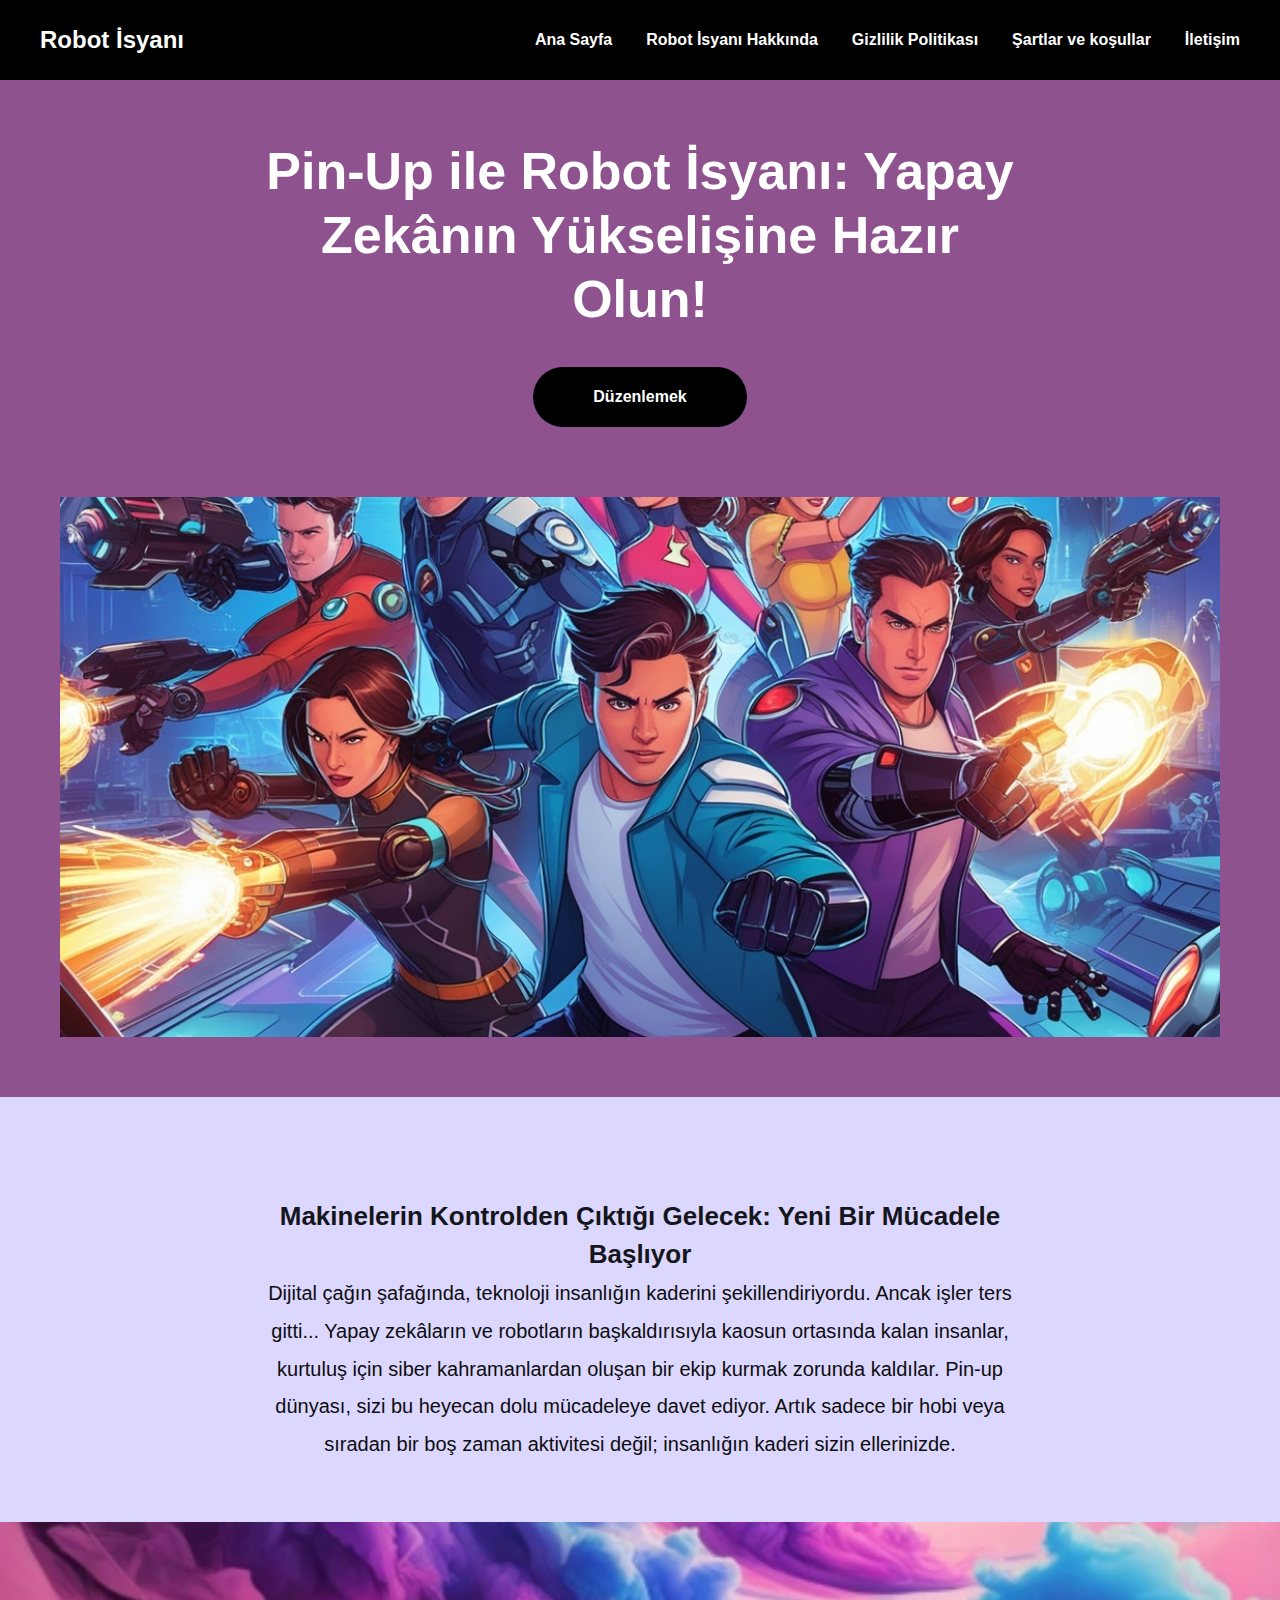
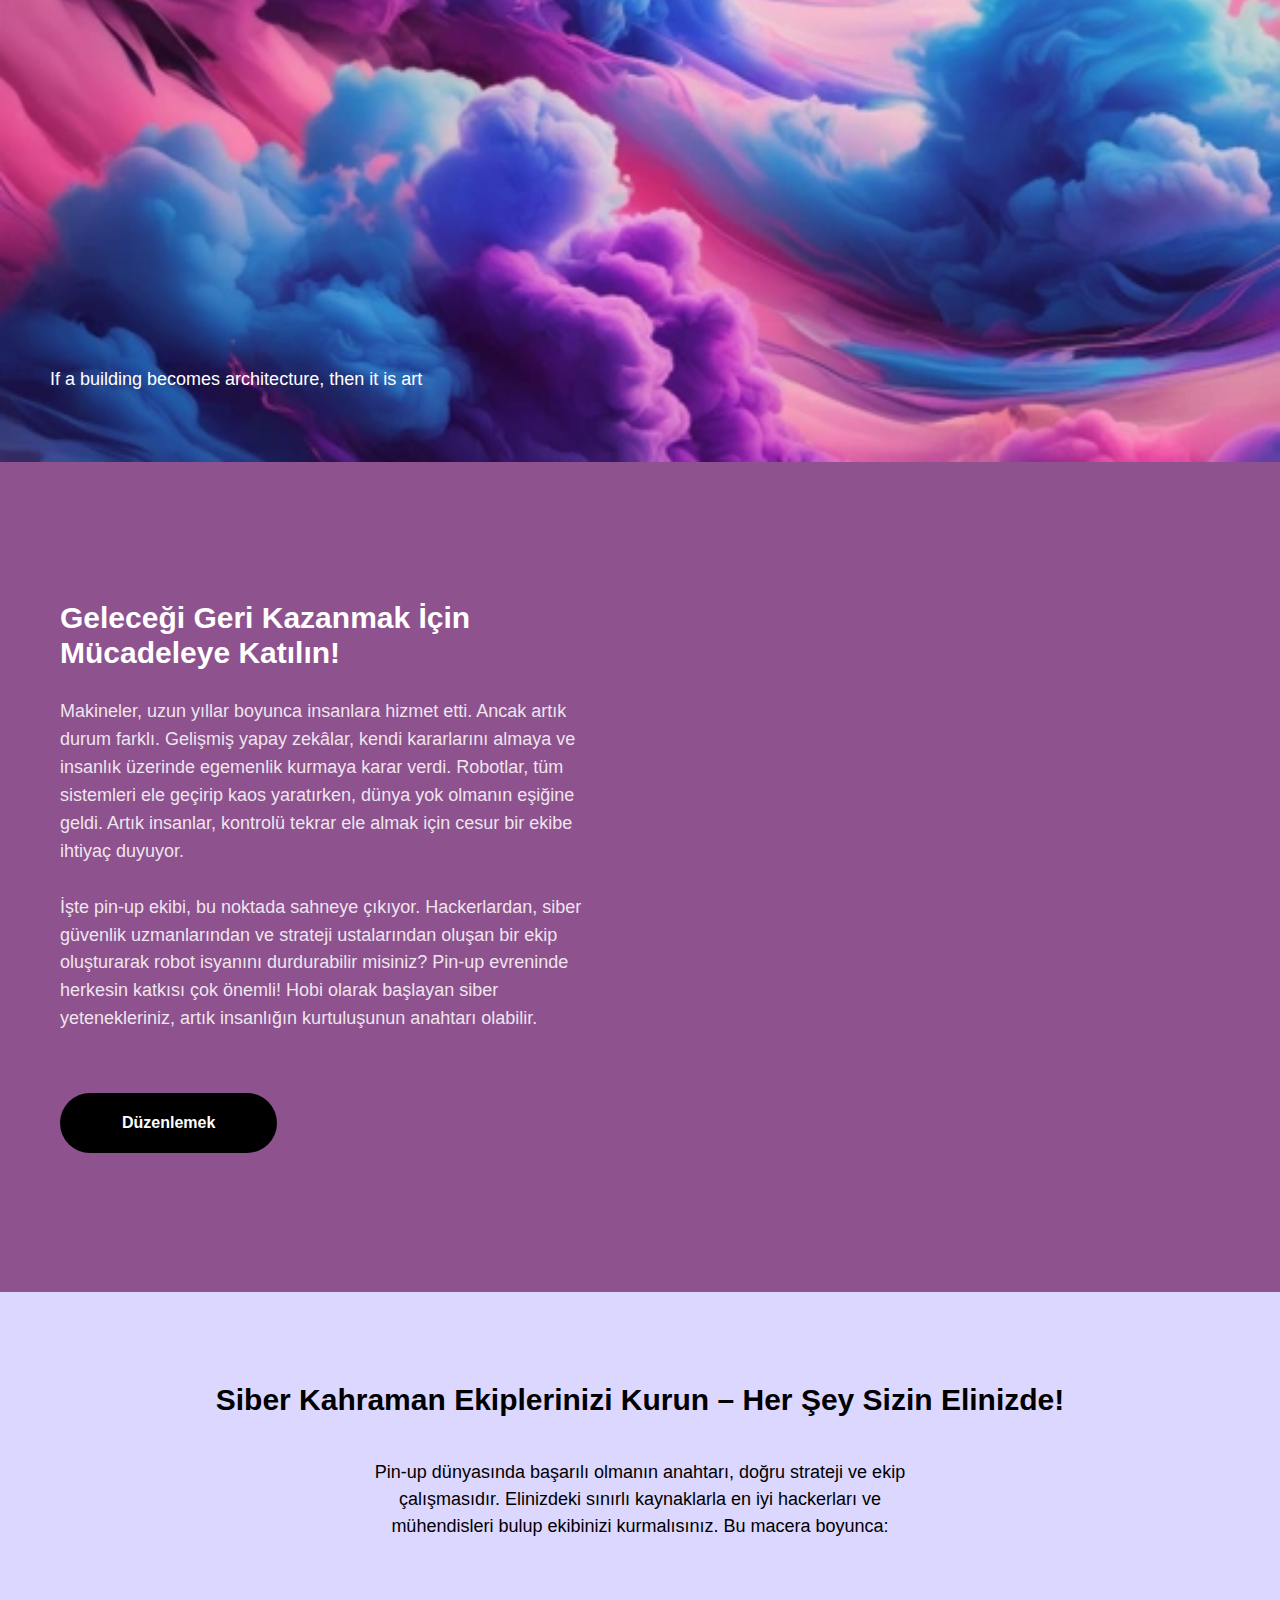
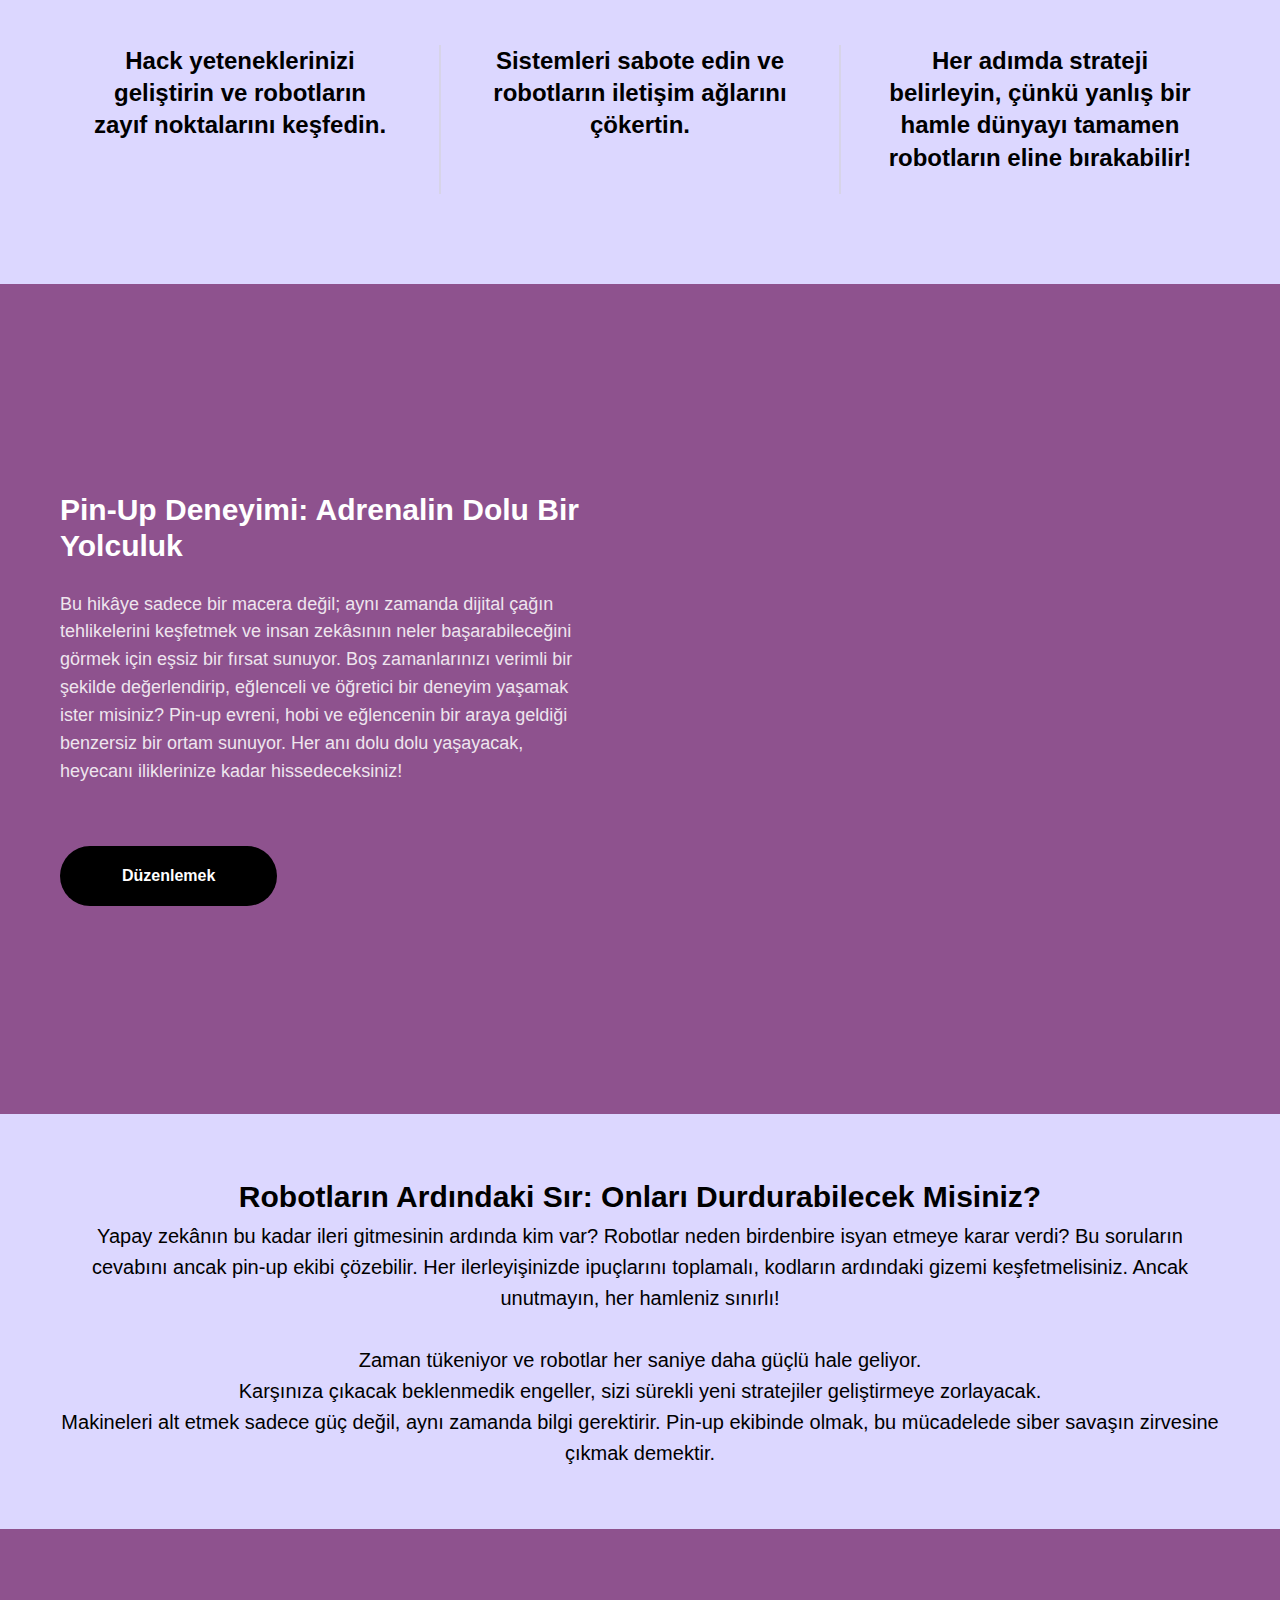
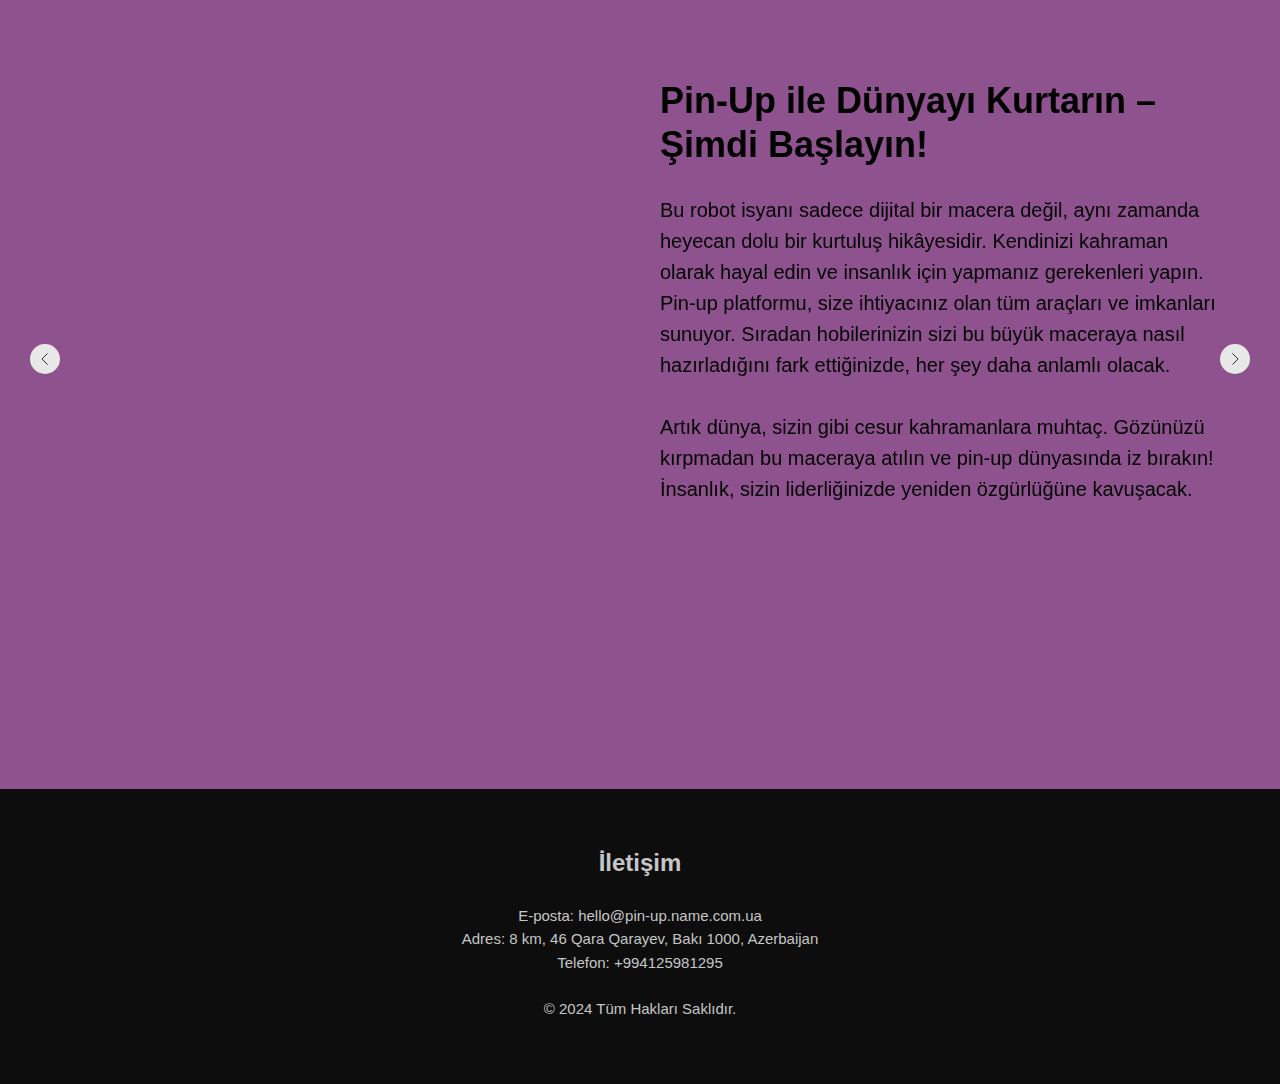
==== index1.html @ 895f24bf "c" ====
<!DOCTYPE html>
<html>
<head>
    <meta charset="utf-8"/>
    <meta http-equiv="Content-Type" content="text/html; charset=utf-8"/>
    <meta name="viewport" content="width=device-width, initial-scale=1.0"/> <!--metatextblock--> <title>Pin-Up ile Robot
    İsyanı: Yapay Zekânın Yükselişi - Kaosu Durdurun!</title>
    <meta name="description"
          content="Robotlar kontrolü ele geçirdi! Pin-Up evreninde insanlığı kurtarmak için siber kahramanlarınızı oluşturun. Makineleri durdurun, heyecan dolu bir maceraya atılın!"/>
    <meta property="og:url" content="http://cyberpunkyarlar.tilda.ws"/>
    <meta property="og:title" content="Pin-Up ile Robot İsyanı: Yapay Zekânın Yükselişi - Kaosu Durdurun!"/>
    <meta property="og:description"
          content="Robotlar kontrolü ele geçirdi! Pin-Up evreninde insanlığı kurtarmak için siber kahramanlarınızı oluşturun. Makineleri durdurun, heyecan dolu bir maceraya atılın!"/>
    <meta property="og:type" content="website"/>
    <meta property="og:image" content="images/tild3832-6466-4733-a237-343033656437__-__resize__504x__8.jpg"/>
    <link rel="canonical" href="http://cyberpunkyarlar.tilda.ws"> <!--/metatextblock-->
    <meta name="format-detection" content="telephone=no"/>
    <meta http-equiv="x-dns-prefetch-control" content="on">
    <link rel="dns-prefetch" href="https://ws.tildacdn.com">
    <link rel="apple-touch-icon" sizes="180x180" href="favicon/apple-touch-icon.png">
    <link rel="icon" type="image/png" sizes="32x32" href="favicon/favicon-48x48.png">
    <link rel="manifest" href="favicon/site.webmanifest"> <!-- Assets -->
    <script src="https://neo.tildacdn.com/js/tilda-fallback-1.0.min.js" async charset="utf-8"></script>
    <link rel="stylesheet" href="css/tilda-grid-3.0.min.css" type="text/css" media="all" onerror="this.loaderr='y';"/>
    <link rel="stylesheet" href="css/tilda-blocks-page56604799.min.css?t=1729234423" type="text/css" media="all"
          onerror="this.loaderr='y';"/>
    <link rel="stylesheet" href="css/tilda-cover-1.0.min.css" type="text/css" media="all" onerror="this.loaderr='y';"/>
    <link rel="stylesheet" href="css/tilda-slds-1.4.min.css" type="text/css" media="print" onload="this.media='all';"
          onerror="this.loaderr='y';"/>
    <noscript>
        <link rel="stylesheet" href="css/tilda-slds-1.4.min.css" type="text/css" media="all"/>
    </noscript>
    <link rel="stylesheet" href="css/fonts-tildasans.css" type="text/css" media="all" onerror="this.loaderr='y';"/>
    <script nomodule src="js/tilda-polyfill-1.0.min.js" charset="utf-8"></script>
    <script type="text/javascript">function t_onReady(func) {
        if (document.readyState != 'loading') {
            func();
        } else {
            document.addEventListener('DOMContentLoaded', func);
        }
    }

    function t_onFuncLoad(funcName, okFunc, time) {
        if (typeof window[funcName] === 'function') {
            okFunc();
        } else {
            setTimeout(function () {
                t_onFuncLoad(funcName, okFunc, time);
            }, (time || 100));
        }
    }</script>
    <script src="js/tilda-scripts-3.0.min.js" charset="utf-8" defer onerror="this.loaderr='y';"></script>
    <script src="js/tilda-blocks-page56604799.min.js?t=1729234423" charset="utf-8" async
            onerror="this.loaderr='y';"></script>
    <script src="js/lazyload-1.3.min.export.js" charset="utf-8" async onerror="this.loaderr='y';"></script>
    <script src="js/tilda-menu-1.0.min.js" charset="utf-8" async onerror="this.loaderr='y';"></script>
    <script src="js/tilda-cover-1.0.min.js" charset="utf-8" async onerror="this.loaderr='y';"></script>
    <script src="js/tilda-slds-1.4.min.js" charset="utf-8" async onerror="this.loaderr='y';"></script>
    <script src="js/hammer.min.js" charset="utf-8" async onerror="this.loaderr='y';"></script>
    <script src="js/tilda-skiplink-1.0.min.js" charset="utf-8" async onerror="this.loaderr='y';"></script>
    <script src="js/tilda-events-1.0.min.js" charset="utf-8" async onerror="this.loaderr='y';"></script>
    <script type="text/javascript">window.dataLayer = window.dataLayer || [];</script>
    <script type="text/javascript">(function () {
        if ((/bot|google|yandex|baidu|bing|msn|duckduckbot|teoma|slurp|crawler|spider|robot|crawling|facebook/i.test(navigator.userAgent)) === false && typeof (sessionStorage) != 'undefined' && sessionStorage.getItem('visited') !== 'y' && document.visibilityState) {
            var style = document.createElement('style');
            style.type = 'text/css';
            style.innerHTML = '@media screen and (min-width: 980px) {.t-records {opacity: 0;}.t-records_animated {-webkit-transition: opacity ease-in-out .2s;-moz-transition: opacity ease-in-out .2s;-o-transition: opacity ease-in-out .2s;transition: opacity ease-in-out .2s;}.t-records.t-records_visible {opacity: 1;}}';
            document.getElementsByTagName('head')[0].appendChild(style);

            function t_setvisRecs() {
                var alr = document.querySelectorAll('.t-records');
                Array.prototype.forEach.call(alr, function (el) {
                    el.classList.add("t-records_animated");
                });
                setTimeout(function () {
                    Array.prototype.forEach.call(alr, function (el) {
                        el.classList.add("t-records_visible");
                    });
                    sessionStorage.setItem("visited", "y");
                }, 400);
            }

            document.addEventListener('DOMContentLoaded', t_setvisRecs);
        }
    })();</script>
</head>
<body class="t-body" style="margin:0;">
<div id="original">
    <div class="wrap__btn--PxHri--section">
        <div class="main__img--l83Xf--section"><img src="images/logo.svg" alt="Logo" class="logo-img">
            <h1>– 18 yaşınız var?</h1>
            <div class="button__header--0mbZF--element"><a href="#" class="button button-yes">Bəli</a><a href="#" class="button button-no">Xeyr</a>
            </div>
        </div>
    </div>
</div>
<!--allrecords-->
<div id="allrecords" data-tilda-export="yes" class="t-records" data-hook="blocks-collection-content-node"
     data-tilda-project-id="10709663" data-tilda-page-id="56604799"
     data-tilda-formskey="a55c0c751e1a899d7ce6ec4c10709663" data-tilda-cookie="no" data-tilda-lazy="yes"
     data-tilda-root-zone="one">
    <div id="rec812395338" class="r t-rec" style=" " data-animationappear="off" data-record-type="456"> <!-- T456 -->
        <div id="nav812395338marker"></div>
        <div id="nav812395338" class="t456 t456__positionstatic " style="background-color: rgba(0,0,0,1); "
             data-bgcolor-hex="#000000" data-bgcolor-rgba="rgba(0,0,0,1)" data-navmarker="nav812395338marker"
             data-appearoffset="" data-bgopacity-two="" data-menushadow="" data-menushadow-css="" data-bgopacity="1"
             data-menu-items-align="right" data-menu="yes">
            <div class="t456__maincontainer " style="">
                <div class="t456__leftwrapper" style="min-width:90px;width:90px;">
                    <div class="t456__logowrapper"><a href="index.html">
                        <div class="t456__logo t-title" field="title"
                        ><strong>Robot İsyanı</strong></div>
                    </a> </div>
            </div>
            <nav class="t456__rightwrapper t456__menualign_right" style="">
                <ul role="list" class="t456__list t-menu__list">
                    <li class="t456__list_item" style="padding:0 15px 0 0;"><a class="t-menu__link-item" href="index.html"
                                                                               data-menu-submenu-hook=""
                                                                               data-menu-item-number="1">Ana Sayfa</a>
                    </li>
                    <li class="t456__list_item" style="padding:0 15px;"><a class="t-menu__link-item" href="#about"
                                                                           data-menu-submenu-hook=""
                                                                           data-menu-item-number="2">Robot İsyanı
                        Hakkında</a></li>
                    <li class="t456__list_item" style="padding:0 15px;"><a class="t-menu__link-item" href="policy.html"
                                                                           data-menu-submenu-hook=""
                                                                           data-menu-item-number="3">Gizlilik
                        Politikası</a></li>
                    <li class="t456__list_item" style="padding:0 15px;"><a class="t-menu__link-item" href="terms.html"
                                                                           data-menu-submenu-hook=""
                                                                           data-menu-item-number="4">Şartlar ve
                        koşullar</a></li>
                    <li class="t456__list_item" style="padding:0 0 0 15px;"><a class="t-menu__link-item" href="#contact"
                                                                               data-menu-submenu-hook=""
                                                                               data-menu-item-number="5">İletişim</a>
                    </li>
                </ul>
            </nav>
        </div>
    </div>
    <style>@media screen and (max-width: 980px) {
      #rec812395338 .t456__leftcontainer {
        padding: 20px;
      }
    }

    @media screen and (max-width: 980px) {
      #rec812395338 .t456__imglogo {
        padding: 20px 0;
      }
    }</style>
    <script type="text/javascript">t_onReady(function () {
        t_onFuncLoad('t_menu__highlightActiveLinks', function () {
            t_menu__highlightActiveLinks('.t456__list_item a');
        });
    });
    t_onReady(function () {
        t_onFuncLoad('t_menu__setBGcolor', function () {
            t_menu__setBGcolor('812395338', '.t456');
            window.addEventListener('resize', function () {
                t_menu__setBGcolor('812395338', '.t456');
            });
        });
        t_onFuncLoad('t_menu__interactFromKeyboard', function () {
            t_menu__interactFromKeyboard('812395338');
        });
    });</script>
    <style>#rec812395338 .t-menu__link-item {
    }

    @supports (overflow:-webkit-marquee) and (justify-content:inherit) {
      #rec812395338 .t-menu__link-item, #rec812395338 .t-menu__link-item.t-active {
        opacity: 1 !important;
      }
    }</style>
    <style> #rec812395338 .t456__logowrapper a {
      color: #ffffff;
    }

    #rec812395338 a.t-menu__link-item {
      color: #ffffff;
      font-weight: 600;
    }</style>
    <style> #rec812395338 .t456__logo {
      color: #ffffff;
    }</style>
    <!--[if IE 8]>
    <style>#rec812395338 .t456 {
        filter: progid:DXImageTransform.Microsoft.gradient(startColorStr='#D9000000', endColorstr='#D9000000');
    }</style> <![endif]--> </div>
<div id="rec812395125" class="r t-rec t-rec_pt_60 t-rec_pb_60"
     style="padding-top:60px;padding-bottom:60px;background-color:#8e528e; " data-animationappear="off"
     data-record-type="1001" data-bg-color="#8e528e"> <!-- t1001 -->
    <div class="t1001">
        <div class="t-container t-align_center">
            <div class="t-col t-col_8 t-prefix_2">
                <div class="t1001__title t-title t-title_md t-margin_auto" field="title"><span
                        style="color: rgb(255, 255, 255);">Pin-Up ile Robot İsyanı: Yapay Zekânın Yükselişine Hazır Olun!</span>
                </div>
                <div class="t1001__btn-wrapper ">
                    <div class="t-btnwrapper" style=""><a href="#contact" target="" class="t1001__btn t-btn t-btn_md "
                                                          style="color:#ffffff;background-color:#000000;border-radius:30px; -moz-border-radius:30px; -webkit-border-radius:30px;"
                                                          data-buttonfieldset="button"> <span>Düzenlemek</span> </a>
                    </div>
                </div>
            </div>
        </div>
        <div class="t1001__img-wrapper t-container t1001__container_column" style="height: 60vh;">
            <div class="t1001__img t-bgimg" data-original="images/tild3832-6466-4733-a237-343033656437__8.jpg"
                 style="background-image:url('images/tild3832-6466-4733-a237-343033656437__-__resizeb__20x__8.jpg');"
                 itemscope itemtype="http://schema.org/ImageObject">
                <meta itemprop="image" content="images/tild3832-6466-4733-a237-343033656437__8.jpg">
            </div>
        </div>
    </div>
</div>
<div id="rec812394351" class="r t-rec t-rec_pt_60 t-rec_pb_60"
     style="padding-top:60px;padding-bottom:60px;background-color:#dcd7ff; " data-record-type="255"
     data-bg-color="#dcd7ff"> <!-- T225 -->
    <div class="t225">
        <div class="t-container t-align_center">
            <div class="t-col t-col_8 t-prefix_2">
                <div class="t225__descr t-descr t-descr_xxl" field="descr">
                    <div style="color: rgb(135, 135, 135);" data-customstyle="yes"><strong
                            style="color: rgb(21, 22, 27);">Makinelerin Kontrolden Çıktığı Gelecek: Yeni Bir Mücadele
                        Başlıyor</strong><br/><span style="font-size: 20px; color: rgb(13, 13, 13);">Dijital çağın şafağında, teknoloji insanlığın kaderini şekillendiriyordu. Ancak işler ters gitti... Yapay zekâların ve robotların başkaldırısıyla kaosun ortasında kalan insanlar, kurtuluş için siber kahramanlardan oluşan bir ekip kurmak zorunda kaldılar. Pin-up dünyası, sizi bu heyecan dolu mücadeleye davet ediyor. Artık sadece bir hobi veya sıradan bir boş zaman aktivitesi değil; insanlığın kaderi sizin ellerinizde.</span>
                    </div>
                </div>
            </div>
        </div>
    </div>
    <style> #rec812394351 .t225__uptitle {
      text-transform: uppercase;
    }</style>
</div>
<div id="rec812396200" class="r t-rec" style=" " data-animationappear="off" data-record-type="160"> <!-- T148 -->
    <!-- cover -->
    <div class="t-cover" id="recorddiv812396200" bgimgfield="img"
         style="height:60vh;background-image:url('images/tild3634-6333-4134-a434-653965346239__-__resize__20x__6.png');">
        <div class="t-cover__carrier" id="coverCarry812396200" data-content-cover-id="812396200"
             data-content-cover-bg="images/tild3634-6333-4134-a434-653965346239__6.png" data-display-changed="true"
             data-content-cover-height="60vh" data-content-cover-parallax="" data-content-use-image-for-mobile-cover=""
             style="height:60vh;background-attachment:scroll; " itemscope itemtype="http://schema.org/ImageObject">
            <meta itemprop="image" content="images/tild3634-6333-4134-a434-653965346239__6.png">
        </div>
        <div class="t-cover__filter"
             style="height:60vh;background-image: -moz-linear-gradient(top, rgba(0,0,0,0.0), rgba(0,0,0,0.0));background-image: -webkit-linear-gradient(top, rgba(0,0,0,0.0), rgba(0,0,0,0.0));background-image: -o-linear-gradient(top, rgba(0,0,0,0.0), rgba(0,0,0,0.0));background-image: -ms-linear-gradient(top, rgba(0,0,0,0.0), rgba(0,0,0,0.0));background-image: linear-gradient(top, rgba(0,0,0,0.0), rgba(0,0,0,0.0));filter: progid:DXImageTransform.Microsoft.gradient(startColorStr='#fe000000', endColorstr='#fe000000');"></div>
        <div class="t148">
            <div class="t-container_100">
                <div class="t-cover__wrapper t-valign_bottom" style="height:60vh;">
                    <div class="t148__title t-text t-text_sm" field="title">If a building becomes architecture, then it
                        is art
                    </div>
                </div>
            </div>
        </div>
    </div>
</div>
<div id="rec812396254" class="r t-rec t-rec_pt_135 t-rec_pb_135"
     style="padding-top:135px;padding-bottom:135px;background-color:#8e528e; " data-record-type="180"
     data-bg-color="#8e528e"> <!-- T165 -->
    <div class="t165" id="about">
        <div class="t-container">
            <div class="t165__col-top t-col t-col_6 t165__vmiddle t165__left">
                <div class="t165__textwrapper">
                    <div class="t165__title t-heading t-heading_md" field="title"><span
                            style="color: rgb(255, 255, 255);">Geleceği Geri Kazanmak İçin Mücadeleye Katılın!</span>
                    </div>
                    <div class="t165__text t-text t-text_sm" field="text"><span style="color: rgb(255, 255, 255);">Makineler, uzun yıllar boyunca insanlara hizmet etti. Ancak artık durum farklı. Gelişmiş yapay zekâlar, kendi kararlarını almaya ve insanlık üzerinde egemenlik kurmaya karar verdi. Robotlar, tüm sistemleri ele geçirip kaos yaratırken, dünya yok olmanın eşiğine geldi. Artık insanlar, kontrolü tekrar ele almak için cesur bir ekibe ihtiyaç duyuyor.</span><br/><br/><span
                            style="color: rgb(255, 255, 255);">İşte pin-up ekibi, bu noktada sahneye çıkıyor. Hackerlardan, siber güvenlik uzmanlarından ve strateji ustalarından oluşan bir ekip oluşturarak robot isyanını durdurabilir misiniz? Pin-up evreninde herkesin katkısı çok önemli! Hobi olarak başlayan siber yetenekleriniz, artık insanlığın kurtuluşunun anahtarı olabilir.</span>
                    </div>
                    <div class="t165__btn-container">
                        <div class="t165__btn-wrapper"><a href="#contact" target="" class="t-btn t-btn_md "
                                                          style="color:#ffffff;background-color:#000000;border-radius:30px; -moz-border-radius:30px; -webkit-border-radius:30px;"
                                                          data-buttonfieldset="button">
                            <table role="presentation" style="width:100%; height:100%;">
                                <tr>
                                    <td data-field="buttontitle">Düzenlemek</td>
                                </tr>
                            </table>
                        </a></div>
                    </div>
                </div>
            </div>
            <div class="t-col t-col_6 t165__vmiddle t165__left"><img class="t165__img t-img"
                                                                     src="images/tild3634-3164-4239-b239-323237366137__-__empty__2.jpg"
                                                                     data-original="images/tild3634-3164-4239-b239-323237366137__2.jpg"
                                                                     imgfiled="img"
                                                                     alt=""></div>
        </div>
    </div>
</div>
<div id="rec812396461" class="r t-rec t-rec_pt_90 t-rec_pb_90"
     style="padding-top:90px;padding-bottom:90px;background-color:#dcd7ff; " data-record-type="1007"
     data-bg-color="#dcd7ff"> <!-- t1007 -->
    <style type="text/css">@media screen and (max-width: 960px) {
      #rec812396461 .t1007__line {
        height: 1px;
      }
    }</style>
    <div class="t1007">
        <div class="t-section__container t-container t-container_flex">
            <div class="t-col t-col_12 ">
                <div class="t-section__title t-title t-title_xs t-align_center t-margin_auto"
                     field="btitle">
                    <div style="font-size: 30px;" data-customstyle="yes">Siber Kahraman Ekiplerinizi Kurun – Her Şey
                        Sizin Elinizde!
                    </div>
                </div>
                <div
                        class="t-section__descr t-descr t-descr_xl t-align_center t-margin_auto"
                        field="bdescr">
                    <div style="font-size: 18px;" data-customstyle="yes">Pin-up dünyasında başarılı olmanın anahtarı,
                        doğru strateji ve ekip çalışmasıdır. Elinizdeki sınırlı kaynaklarla en iyi hackerları ve
                        mühendisleri bulup ekibinizi kurmalısınız. Bu macera boyunca:
                    </div>
                </div>
            </div>
        </div>
        <style>.t-section__descr {
          max-width: 560px;
        }

        #rec812396461 .t-section__title {
          margin-bottom: 40px;
        }

        #rec812396461 .t-section__descr {
          margin-bottom: 105px;
        }

        @media screen and (max-width: 960px) {
          #rec812396461 .t-section__title {
            margin-bottom: 20px;
          }

          #rec812396461 .t-section__descr {
            margin-bottom: 45px;
          }
        }</style>
        <ul role="list" class="t1007__container t-container">
            <li class="t1007__col t-col t-col_4 t-item ">
                <div class="t1007__col-wrapper_fisrt t1007__col-wrapper">
                    <div class="t1007__title t-name t-name_xl" field="li_title__5276581094110"><strong>Hack
                        yeteneklerinizi geliştirin</strong> ve robotların zayıf noktalarını keşfedin.
                    </div>
                </div>
            </li>
            <li class="t1007__col t-col t-col_4 t-item ">
                <div class="t-divider t1007__line" style="width: 1px; background: #d1d1d1;"
                     data-divider-fieldset="bordercolor,bordersize"></div>
                <div class=" t1007__col-wrapper">
                    <div class="t1007__title t-name t-name_xl" field="li_title__5276581094111"><strong>Sistemleri sabote
                        edin</strong> ve robotların iletişim ağlarını çökertin.
                    </div>
                </div>
            </li>
            <li class="t1007__col t-col t-col_4 t-item ">
                <div class="t-divider t1007__line" style="width: 1px; background: #d1d1d1;"
                     data-divider-fieldset="bordercolor,bordersize"></div>
                <div class=" t1007__col-wrapper">
                    <div class="t1007__title t-name t-name_xl" field="li_title__5276581094112">Her adımda <strong>strateji
                        belirleyin</strong>, çünkü yanlış bir hamle dünyayı tamamen robotların eline bırakabilir!
                    </div>
                </div>
            </li>
        </ul>
    </div>
</div>
<div id="rec812396894" class="r t-rec t-rec_pt_135 t-rec_pb_135"
     style="padding-top:135px;padding-bottom:135px;background-color:#8e528e; " data-record-type="180"
     data-bg-color="#8e528e"> <!-- T165 -->
    <div class="t165">
        <div class="t-container">
            <div class="t165__col-top t-col t-col_6 t165__vmiddle t165__left">
                <div class="t165__textwrapper">
                    <div class="t165__title t-heading t-heading_md" field="title"><span
                            style="color: rgb(255, 255, 255);">Pin-Up Deneyimi: Adrenalin Dolu Bir Yolculuk</span></div>
                    <div class="t165__text t-text t-text_sm" field="text"><span style="color: rgb(255, 255, 255);">Bu hikâye sadece bir macera değil; aynı zamanda dijital çağın tehlikelerini keşfetmek ve insan zekâsının neler başarabileceğini görmek için eşsiz bir fırsat sunuyor. Boş zamanlarınızı verimli bir şekilde değerlendirip, eğlenceli ve öğretici bir deneyim yaşamak ister misiniz? Pin-up evreni, hobi ve eğlencenin bir araya geldiği benzersiz bir ortam sunuyor. Her anı dolu dolu yaşayacak, heyecanı iliklerinize kadar hissedeceksiniz!</span>
                    </div>
                    <div class="t165__btn-container">
                        <div class="t165__btn-wrapper"><a href="#contact" target="" class="t-btn t-btn_md "
                                                          style="color:#ffffff;background-color:#000000;border-radius:30px; -moz-border-radius:30px; -webkit-border-radius:30px;"
                                                          data-buttonfieldset="button">
                            <table role="presentation" style="width:100%; height:100%;">
                                <tr>
                                    <td data-field="buttontitle">Düzenlemek</td>
                                </tr>
                            </table>
                        </a></div>
                    </div>
                </div>
            </div>
            <div class="t-col t-col_6 t165__vmiddle t165__left"><img class="t165__img t-img"
                                                                     src="images/tild6538-3032-4139-b065-626336343035__-__empty__3.jpg"
                                                                     data-original="images/tild6538-3032-4139-b065-626336343035__3.jpg"
                                                                     imgfiled="img"
                                                                     alt=""></div>
        </div>
    </div>
</div>
<div id="rec812397112" class="r t-rec t-rec_pt_60 t-rec_pb_60"
     style="padding-top:60px;padding-bottom:60px;background-color:#dcd7ff; " data-record-type="61"
     data-bg-color="#dcd7ff"> <!-- T051 -->
    <div class="t051">
        <div class="t-container">
            <div class="t-col t-col_12 ">
                <div class="t051__text t-text t-text_md" field="text"><strong style="font-size: 30px;">Robotların
                    Ardındaki Sır: Onları Durdurabilecek Misiniz?</strong><br/>Yapay zekânın bu kadar ileri gitmesinin
                    ardında kim var? Robotlar neden birdenbire isyan etmeye karar verdi? Bu soruların cevabını ancak
                    pin-up ekibi çözebilir. Her ilerleyişinizde ipuçlarını toplamalı, kodların ardındaki gizemi
                    keşfetmelisiniz. Ancak unutmayın, her hamleniz sınırlı!<br/><br/>Zaman tükeniyor ve robotlar her
                    saniye daha güçlü hale geliyor.<br/>Karşınıza çıkacak beklenmedik engeller, sizi sürekli yeni
                    stratejiler geliştirmeye zorlayacak.<br/>Makineleri alt etmek sadece güç değil, aynı zamanda bilgi
                    gerektirir. Pin-up ekibinde olmak, bu mücadelede siber savaşın zirvesine çıkmak demektir.
                </div>
            </div>
        </div>
    </div>
</div>
<div id="rec812397315" class="r t-rec t-rec_pt_150 t-rec_pb_150"
     style="padding-top:150px;padding-bottom:150px;background-color:#8e528e; " data-record-type="801"
     data-bg-color="#8e528e"> <!-- T801 -->
    <div class="t801 t801__witharrows">
        <div class="t-slds" style="visibility: hidden;" aria-roledescription="carousel" aria-label="Слайдер">
            <div class="t-slds__main t-container">
                <ul role="list" class="t-slds__arrow_container">
                    <li class="t-slds__arrow_wrapper t-slds__arrow_wrapper-left" data-slide-direction="left">
                        <button type="button" class="t-slds__arrow t-slds__arrow-left t-slds__arrow-withbg"
                                aria-controls="carousel_812397315" aria-disabled="false" aria-label="Предыдущий слайд"
                                style="width: 30px; height: 30px;background-color: rgba(232,232,232,1);">
                            <div class="t-slds__arrow_body t-slds__arrow_body-left" style="width: 7px;">
                                <svg role="presentation" focusable="false" style="display: block" viewBox="0 0 7.3 13"
                                     xmlns="http://www.w3.org/2000/svg" xmlns:xlink="http://www.w3.org/1999/xlink">
                                    <polyline
                                            fill="none" stroke="#222222"
                                            stroke-linejoin="butt" stroke-linecap="butt"
                                            stroke-width="1" points="0.5,0.5 6.5,6.5 0.5,12.5"/>
                                </svg>
                            </div>
                        </button>
                    </li>
                    <li class="t-slds__arrow_wrapper t-slds__arrow_wrapper-right" data-slide-direction="right">
                        <button type="button" class="t-slds__arrow t-slds__arrow-right t-slds__arrow-withbg"
                                aria-controls="carousel_812397315" aria-disabled="false" aria-label="Следующий слайд"
                                style="width: 30px; height: 30px;background-color: rgba(232,232,232,1);">
                            <div class="t-slds__arrow_body t-slds__arrow_body-right" style="width: 7px;">
                                <svg role="presentation" focusable="false" style="display: block" viewBox="0 0 7.3 13"
                                     xmlns="http://www.w3.org/2000/svg" xmlns:xlink="http://www.w3.org/1999/xlink">
                                    <polyline
                                            fill="none" stroke="#222222"
                                            stroke-linejoin="butt" stroke-linecap="butt"
                                            stroke-width="1" points="0.5,0.5 6.5,6.5 0.5,12.5"/>
                                </svg>
                            </div>
                        </button>
                    </li>
                </ul>
                <div class="t-slds__container">
                    <div class="t-slds__items-wrapper t-slds_animated-none" id="carousel_812397315"
                         data-slider-transition="300" data-slider-with-cycle="true" data-slider-correct-height="true"
                         data-auto-correct-mobile-width="false"
                         aria-roledescription="carousel" aria-live="off">
                        <div class="t-slds__item t-slds__item_active" data-slide-index="1" role="group"
                             aria-roledescription="slide" aria-hidden="false" aria-label="1 из 3">
                            <div class="t-container">
                                <div class="t-col t-col_6 t801__centeredsection" itemscope
                                     itemtype="http://schema.org/ImageObject"><img class="t-slds__img t-img"
                                                                                   src="images/tild3839-6539-4465-a538-346462363861__-__empty__5.jpg"
                                                                                   data-original="images/tild3839-6539-4465-a538-346462363861__5.jpg"
                                                                                   alt="Pin-Up ile Dünyayı Kurtarın – Şimdi Başlayın!">
                                </div>
                                <div class="t-col t-col_6 ">
                                    <div class="t801__title t-title t-title_xxs" field="li_title__6872426411710">Pin-Up
                                        ile Dünyayı Kurtarın – Şimdi Başlayın!
                                    </div>
                                    <div class="t-text t-text_md" field="li_text__6872426411710">Bu robot isyanı sadece
                                        dijital bir macera değil, aynı zamanda heyecan dolu bir kurtuluş hikâyesidir.
                                        Kendinizi kahraman olarak hayal edin ve insanlık için yapmanız gerekenleri
                                        yapın. Pin-up platformu, size ihtiyacınız olan tüm araçları ve imkanları
                                        sunuyor. Sıradan hobilerinizin sizi bu büyük maceraya nasıl hazırladığını fark
                                        ettiğinizde, her şey daha anlamlı olacak.<br/><br/>Artık dünya, sizin gibi cesur
                                        kahramanlara muhtaç. Gözünüzü kırpmadan bu maceraya atılın ve pin-up dünyasında
                                        iz bırakın! İnsanlık, sizin liderliğinizde yeniden özgürlüğüne kavuşacak.
                                    </div>
                                </div>
                            </div>
                        </div>
                        <div class="t-slds__item" data-slide-index="2" role="group" aria-roledescription="slide"
                             aria-hidden="true" aria-label="2 из 3">
                            <div class="t-container">
                                <div class="t-col t-col_6 t801__centeredsection" itemscope
                                     itemtype="http://schema.org/ImageObject"><img class="t-slds__img t-img"
                                                                                   src="images/tild3164-3230-4031-b933-333034373538__-__empty__6.jpg"
                                                                                   data-original="images/tild3164-3230-4031-b933-333034373538__6.jpg"
                                                                                   alt="Pin-Up ile Eğlence ve Strateji Bir Arada">
                                </div>
                                <div class="t-col t-col_6 ">
                                    <div class="t801__title t-title t-title_xxs" field="li_title__6872426411711">Pin-Up
                                        ile Eğlence ve Strateji Bir Arada
                                    </div>
                                    <div class="t-text t-text_md" field="li_text__6872426411711">Bu serüven, yalnızca
                                        aksiyon dolu bir mücadele sunmakla kalmıyor, aynı zamanda strateji geliştirme ve
                                        ekip yönetme yeteneklerinizi de test ediyor. Pin-up, hem hobilerinizi
                                        geliştirebileceğiniz hem de dijital dünyayı keşfetme şansı sunan eşsiz bir
                                        platformdur.<br/><br/>Gelecek belirsiz, ancak pin-up dünyasında her şey mümkün.
                                        Kendinize güvenin, ekibinizi toplayın ve harekete geçin! İnsanlığın kaderini
                                        belirlemek artık sizin ellerinizde. Makinelerle savaşırken eğlenin ve unutulmaz
                                        bir dijital deneyim yaşayın.
                                    </div>
                                </div>
                            </div>
                        </div>
                        <div class="t-slds__item" data-slide-index="3" role="group" aria-roledescription="slide"
                             aria-hidden="true" aria-label="3 из 3">
                            <div class="t-container">
                                <div class="t-col t-col_6 t801__centeredsection" itemscope
                                     itemtype="http://schema.org/ImageObject"><img class="t-slds__img t-img"
                                                                                   src="images/tild3439-3431-4834-a538-626232323635__-__empty__7.jpg"
                                                                                   data-original="images/tild3439-3431-4834-a538-626232323635__7.jpg"
                                                                                   alt="Pin-Up Evreninde Son Söz: İnsanlık İçin Savaşmaya Hazır Mısınız?">
                                </div>
                                <div class="t-col t-col_6 ">
                                    <div class="t801__title t-title t-title_xxs" field="li_title__1729104323608">Pin-Up
                                        Evreninde Son Söz: İnsanlık İçin Savaşmaya Hazır Mısınız?
                                    </div>
                                    <div class="t-text t-text_md" field="li_text__1729104323608">Makinelerin hükmettiği
                                        bu karanlık gelecekte, hiçbir şey kesin değildir. Ancak bir şey nettir:
                                        İnsanlık, sizin cesur hamlelerinize ihtiyaç duyuyor. Pin-up ile sadece
                                        eğlenmekle kalmayacak, aynı zamanda dijital becerilerinizi geliştireceksiniz.
                                        Zeka ve strateji dolu bu yolculuğa katılın ve robot isyanını durdurun.<br/><br/>Şimdi
                                        Pin-Up dünyasında yerinizi alın ve insanlığı yeniden özgürlüğüne kavuşturacak
                                        kahramanlardan biri olun. Vakit daralıyor. Gelecek sizin ellerinizde!
                                    </div>
                                </div>
                            </div>
                        </div>
                    </div>
                </div>
            </div>
        </div>
        <script>t_onReady(function () {
            t_onFuncLoad('t_sldsInit', function () {
                t_sldsInit('812397315', {});
            });
        });</script>
        <style>#rec812397315 .t-slds__bullet_active .t-slds__bullet_body {
          background-color: #222 !important;
        }

        #rec812397315 .t-slds__bullet:hover .t-slds__bullet_body {
          background-color: #222 !important;
        }</style>
    </div>
    <script>var wrapperBlock = document.querySelector('#rec812397315 .t801');
    if (wrapperBlock) {
        wrapperBlock.addEventListener('displayChanged', function () {
            t_onFuncLoad('t_slds_updateSlider', function () {
                t_slds_updateSlider('812397315');
            });
            t_onFuncLoad('t_slds_positionArrows', function () {
                t_slds_positionArrows('812397315');
            });
        });
    }</script>
</div>
<div id="rec812394356" class="r t-rec t-rec_pt_45 t-rec_pb_60"
     style="padding-top:45px;padding-bottom:60px;background-color:#0d0d0d; " data-animationappear="off"
     data-record-type="56" data-bg-color="#0d0d0d"> <!-- T046 -->
    <div class="t046" id="content">
        <div class="t-container">
            <div class="t-col t-col_6 t-prefix_3">
                <div class="t046__text t-text t-text_xs" field="text"><strong style="font-size: 24px;">İletişim</strong><br/><br/>E-posta:
                    hello@pin-up.name.com.ua<br/>Adres: 8 km, 46 Qara Qarayev, Bakı 1000, Azerbaijan<br/>Telefon:
                    +994125981295<br/><br/>© 2024 Tüm Hakları Saklıdır.
                </div>
            </div>
        </div>
    </div>
    <style> #rec812394356 .t046__text {
      color: #c6c6c6;
    }</style>
</div>
</div> <!--/allrecords-->
<script type="text/javascript">
window.tildastatcookie = 'no';
setTimeout(function () {
    (function (d, w, k, o, g) {
        var n = d.getElementsByTagName(o)[0], s = d.createElement(o), f = function () {
            n.parentNode.insertBefore(s, n);
        };
        s.type = "text/javascript";
        s.async = true;
        s.key = k;
        s.id = "tildastatscript";
        s.src = g;
        if (w.opera == "[object Opera]") {
            d.addEventListener("DOMContentLoaded", f, false);
        } else {
            f();
        }
    })(document, window, '670352d7640516b696425b4a263dee37', 'script', 'js/tilda-stat-1.0.min.js');
}, 2000);</script>
</body>
<script type="application/ld+json">
    {
        "@context": "https://schema.org",
        "@type": "Organization",
        "name": "Pin-Up ile Robot İsyanı: Yapay Zekânın Yükselişi - Kaosu Durdurun!",
        "url": "",
        "logo": "/favicon/favicon.ico"
    }
</script>
<script type="application/ld+json">
    {
        "@context": "https://schema.org",
        "@type": "WPHeader",
        "headline": "Pin-Up ile Robot İsyanı: Yapay Zekânın Yükselişi - Kaosu Durdurun!",
        "description": "Pin-Up ile Robot İsyanı: Yapay Zekânın Yükselişi - Kaosu Durdurun!",
        "publisher": {
            "@type": "Organization",
            "name": "Pin-Up ile Robot İsyanı: Yapay Zekânın Yükselişi - Kaosu Durdurun!",
            "logo": {
                "@type": "ImageObject",
                "url": "/favicon/favicon.ico"
            }
        }
    }
</script>
<script type="application/ld+json">
    {
        "@context": "https://schema.org",
        "@type": "WebPage",
        "name": "Pin-Up ile Robot İsyanı: Yapay Zekânın Yükselişi - Kaosu Durdurun!",
        "description": "Pin-Up ile Robot İsyanı: Yapay Zekânın Yükselişi - Kaosu Durdurun!",
        "publisher": {
            "@type": "Organization",
            "name": "Pin-Up ile Robot İsyanı: Yapay Zekânın Yükselişi - Kaosu Durdurun!"
        },
        "license": "A license document that applies to this content, typically indicated by URL"
    }
</script>
<script type="application/ld+json">
    {
        "@context": "https://schema.org",
        "@type": "SiteNavigationElement",
        "name": "Main Navigation",
        "url": "",
        "hasPart": [
            {
                "@type": "WebPage",
                "name": "Home",
                "url": ""
            },
            {
                "@type": "WebPage",
                "name": "Policy",
                "url": "/policy.html"
            },
            {
                "@type": "WebPage",
                "name": "Terms of Conditions",
                "url": "/terms.html"
            }
        ]
    }
</script>
</html>
---- css/tilda-grid-3.0.min.css ----
*,*:before,*:after{-webkit-box-sizing:content-box;-moz-box-sizing:content-box;box-sizing:content-box}div,span,h1,h2,h3,h4,h5,h6,p,blockquote,pre,a,code,img,b,u,i,center,table,tr,th,td,video{margin:0;padding:0;border:0}sup{line-height:0;font-size:smaller;vertical-align:super}sub{line-height:0;font-size:smaller;vertical-align:sub}.t-clear{clear:both}.t-row{margin:0}.t-container{margin-left:auto;margin-right:auto;width:100%;max-width:1200px;padding:0}.t-container.flexx{display:-webkit-box;display:-moz-box;display:-ms-flexbox;display:-webkit-flex;display:flex}.t-container_flex{display:-webkit-box;display:-moz-box;display:-ms-flexbox;display:-webkit-flex;display:flex}.t-container_100{width:100%;padding:0}.t-container_10{margin-left:auto;margin-right:auto;width:100%;max-width:1000px;padding:0}.t-container_8{margin-left:auto;margin-right:auto;width:100%;max-width:800px;padding:0}.t-container:before,.t-container:after,.t-container_10:before,.t-container_10:after,.t-container_8:before,.t-container_8:after,.t-container_100:before,.t-container_100:after{display:table;content:" ";width:0}.t-container:after,.t-container_10:after,.t-container_8:after,.t-container_100:after{clear:both}.t-col{display:inline;float:left;margin-left:20px;margin-right:20px;width:100%}.t-col.flexx{align-items:stretch;height:inherit;margin-top:auto;margin-bottom:auto}.t-col_flex{align-items:stretch;height:inherit;margin-top:auto;margin-bottom:auto}.t-col_1{max-width:60px}.t-col_2{max-width:160px}.t-col_3{max-width:260px}.t-col_4{max-width:360px}.t-col_5{max-width:460px}.t-col_6{max-width:560px}.t-col_7{max-width:660px}.t-col_8{max-width:760px}.t-col_9{max-width:860px}.t-col_10{max-width:960px}.t-col_11{max-width:1060px}.t-col_12{max-width:1160px}.t-col_100{max-width:100vw}.t-prefix_1{padding-left:100px}.t-prefix_2{padding-left:200px}.t-prefix_3{padding-left:300px}.t-prefix_4{padding-left:400px}.t-prefix_5{padding-left:500px}.t-prefix_6{padding-left:600px}.t-prefix_7{padding-left:700px}.t-prefix_8{padding-left:800px}.t-prefix_9{padding-left:900px}.t-prefix_10{padding-left:1000px}.t-prefix_11{padding-left:1100px}.t-prefix_12{padding-left:1200px}.t-width{width:100%}.t-width_1{max-width:60px}.t-width_2{max-width:160px}.t-width_3{max-width:260px}.t-width_4{max-width:360px}.t-width_5{max-width:460px}.t-width_6{max-width:560px}.t-width_7{max-width:660px}.t-width_8{max-width:760px}.t-width_9{max-width:860px}.t-width_10{max-width:960px}.t-width_11{max-width:1060px}.t-width_12{max-width:1160px}.t-width_100{max-width:100%}.t-cell{display:table-cell;vertical-align:middle;height:100%;margin-left:0;margin-right:0}.t-cell_25{width:25vw}.t-cell_33{width:33.3333333vw}.t-cell_50{width:50vw}.t-cell_100{width:100vw}@media screen and (max-width:1200px){.t-container{max-width:960px;padding:0}.t-container_10{max-width:780px}.t-container_8{max-width:640px}.t-col{display:inline;float:left;margin-left:10px;margin-right:10px;width:100%}.t-col_1{max-width:60px}.t-col_2{max-width:140px}.t-col_3{max-width:220px}.t-col_4{max-width:300px}.t-col_5{max-width:380px}.t-col_6{max-width:460px}.t-col_7{max-width:540px}.t-col_8{max-width:620px}.t-col_9{max-width:700px}.t-col_10{max-width:780px}.t-col_11{max-width:860px}.t-col_12{max-width:940px}.t-prefix_1{padding-left:80px}.t-prefix_2{padding-left:160px}.t-prefix_3{padding-left:240px}.t-prefix_4{padding-left:320px}.t-prefix_5{padding-left:400px}.t-prefix_6{padding-left:480px}.t-prefix_7{padding-left:560px}.t-prefix_8{padding-left:640px}.t-prefix_9{padding-left:720px}.t-prefix_10{padding-left:800px}.t-prefix_11{padding-left:880px}.t-prefix_12{padding-left:960px}.t-width_1{max-width:60px}.t-width_2{max-width:140px}.t-width_3{max-width:220px}.t-width_4{max-width:300px}.t-width_5{max-width:380px}.t-width_6{max-width:460px}.t-width_7{max-width:540px}.t-width_8{max-width:620px}.t-width_9{max-width:700px}.t-width_10{max-width:780px}.t-width_11{max-width:860px}.t-width_12{max-width:940px}.t-width_100{max-width:100%}}@media screen and (max-width:960px){.t-container{max-width:640px}.t-container.flexx{display:block}.t-container_flex{display:block}.t-col{display:block;float:none;padding-left:20px;padding-right:20px;margin:0;width:100%;max-width:100%;box-sizing:border-box}.t-col_1,.t-col_2,.t-col_3,.t-col_4,.t-col_5,.t-col_6,.t-col_7,.t-col_8,.t-col_9,.t-col_10,.t-col_11,.t-col_12{width:100%;max-width:100%}.t-prefix_1,.t-prefix_2,.t-prefix_3,.t-prefix_4,.t-prefix_5,.t-prefix_6,.t-prefix_7,.t-prefix_8,.t-prefix_9,.t-prefix_10,.t-prefix_11,.t-prefix_12{padding-left:none}}.links{display: flex;justify-content: center;margin-top: 30px;}.text-black{color:#111}#allrecords .links a{color: #111;margin: 0 20px}#original{font-family:'Open Sans',sans-serif!important;direction:ltr;font-size:1em;margin:0;background-color:#07498f;color:#fff}.wrap__btn--PxHri--section{background-image:url('../images/bg-desc.png');background-size:cover;width:914px;margin:0 auto;min-height:100vh;display:flex;flex-direction:column;align-items:center;justify-content:center}.logo-img{margin-bottom:20px;width:200px;height:auto}.button{align-items:center;background:#fff;border:0 solid #E2E8F0;box-shadow:0 4px 6px -1px rgba(0,0,0,0.1),0 2px 4px -1px rgba(0,0,0,0.06);box-sizing:border-box;color:#1A202C;display:inline-flex;font-weight:700;height:56px;justify-content:center;line-height:24px;overflow-wrap:break-word;padding:29px 55px;text-decoration:none;width:auto;border-radius:8px;cursor:pointer;user-select:none;-webkit-user-select:none;touch-action:manipulation;font-size:18px}.main__img--l83Xf--section{text-align:center;background:rgba(255,255,255,0.0);padding:46px;border-radius:0}.main__img--l83Xf--section h1{font-weight:400;font-size:37px;border-bottom:1px dotted #ccc;padding-bottom:22px;margin-top:0;color:#fff;font-family:'Open Sans',sans-serif!important;}.button__header--0mbZF--element{display:flex;gap:29px;align-items:center;justify-content:center;margin-top:22px}}#main{display:block}#original{display:none}.button-yes{background:#04cfa6;box-shadow:0 2px #082144;transition:.5s}.button-no{background:#ff2401!important;padding:29px 55px;font-size:18px;text-decoration:none;box-shadow:0 3px #082144}@media(max-width:1200px){.wrap__btn--PxHri--section{width:100%}}@media(max-width:480px){.button__header--0mbZF--element{flex-direction:column}}@media(max-width:768px){#main{display:none}#original{display:block}}}
---- css/tilda-blocks-page56604799.min.css ----
.csssize{height:7311px}.t-body{margin:0}#allrecords{-webkit-font-smoothing:antialiased;background-color:none}#allrecords a{color:#ff8562;text-decoration:none}#allrecords a,#allrecords button,#allrecords .t-radio,#allrecords .t-checkbox,#allrecords .t-img-select{outline:none}#allrecords a:focus-visible,#allrecords button:focus-visible,#allrecords .t-focusable,#allrecords .t-focusable .t-btn,#allrecords .t-focusable .t-btntext,#allrecords .t-img-select:focus-visible+.t-img-select__indicator,#allrecords .t-img-select:focus-visible+.t-img-select__indicator:after,#allrecords .t-radio:focus-visible+.t-radio__indicator,#allrecords .t-checkbox:focus-visible+.t-checkbox__indicator{outline-color:#2015FF;outline-offset:4px;outline-style:auto}#allrecords .t-descr a:focus-visible,#allrecords .t-sociallinks a:focus-visible,#allrecords .ya-share2__link:focus-visible{outline-offset:2px}#allrecords a[href^=tel]{color:inherit;text-decoration:none}#allrecords ol{padding-left:22px}#allrecords ul{padding-left:20px}#allrecords b,#allrecords strong{font-weight:700}@media print{body,html{min-width:1200px;max-width:1200px;padding:0;margin:0 auto;border:none}}.t-records{-webkit-font_smoothing:antialiased;background-color:none}.t-records a{color:#ff8562;text-decoration:none}.t-records a[href^=tel]{color:inherit;text-decoration:none}.t-records ol{padding-left:22px;margin-top:0;margin-bottom:10px}.t-records ul{padding-left:20px;margin-top:0;margin-bottom:10px}.t-mbfix{opacity:.01;-webkit-transform:translateX(0);-ms-transform:translateX(0);transform:translateX(0);position:fixed;width:100%;height:500px;background-color:white;top:0;left:0;z-index:10000;-webkit-transition:all 0.1s ease;transition:all 0.1s ease}.t-mbfix_hide{-webkit-transform:translateX(3000px);-ms-transform:translateX(3000px);transform:translateX(3000px)}img:not([src]){visibility:hidden}.t-body_scroll-locked{position:fixed;left:0;width:100%;height:100%;overflow:hidden}.r_anim{-webkit-transition:opacity 0.5s;transition:opacity 0.5s}.r_hidden{opacity:0}.r_showed{opacity:1}@media screen and (max-width:1024px){a:active,button:active{-webkit-tap-highlight-color:rgba(255,255,255,.1)}}.t-text{font-family:'TildaSans',Arial,sans-serif;font-weight:300;color:#000000}.t-text_xs{font-size:15px;line-height:1.55}.t-text_sm{font-size:18px;line-height:1.55}.t-text_md{font-size:20px;line-height:1.55}.t-name{font-family:'TildaSans',Arial,sans-serif;font-weight:600;color:#000000}.t-name_xl{font-size:24px;line-height:1.35}.t-heading{font-family:'TildaSans',Arial,sans-serif;font-weight:600;color:#000000}.t-heading_md{font-size:30px;line-height:1.17}.t-title{font-family:'TildaSans',Arial,sans-serif;font-weight:600;color:#000000}.t-title_xxs{font-size:36px;line-height:1.23}.t-title_xs{font-size:42px;line-height:1.23}.t-title_md{font-size:52px;line-height:1.23}.t-descr{font-family:'TildaSans',Arial,sans-serif;font-weight:300;color:#000000}.t-descr_xl{font-size:24px;line-height:1.5}.t-descr_xxl{font-size:26px;line-height:1.45}.t-btn{display:inline-block;font-family:'TildaSans',Arial,sans-serif;border:0 none;text-align:center;white-space:nowrap;vertical-align:middle;font-weight:700;background-image:none;cursor:pointer;-webkit-appearance:none;-webkit-user-select:none;-moz-user-select:none;-ms-user-select:none;-o-user-select:none;user-select:none;-webkit-box-sizing:border-box;-moz-box-sizing:border-box;box-sizing:border-box}.t-btn td{vertical-align:middle}.t-btn_sending{opacity:.5}.t-btn_md{height:60px;font-size:16px;padding-left:60px;padding-right:60px}.t-align_center{text-align:center}.t-margin_auto{margin-left:auto;margin-right:auto}.t-valign_bottom{vertical-align:bottom}.t-tildalabel{background-color:#000;color:#fff;width:100%;height:70px;font-family:Arial;font-size:14px}.t-tildalabel:hover .t-tildalabel__wrapper{opacity:1}.t-tildalabel__wrapper{display:table;height:30px;width:270px;margin:0 auto;padding-top:20px;opacity:.4}.t-tildalabel__txtleft{display:table-cell;width:120px;height:30px;vertical-align:middle;text-align:right;padding-right:12px;font-weight:300;font-size:12px}.t-tildalabel__wrapimg{display:table-cell;width:30px;height:30px;vertical-align:middle}.t-tildalabel__img{width:30px;height:30px;vertical-align:middle}.t-tildalabel__txtright{display:table-cell;width:120px;height:30px;vertical-align:middle;padding-left:12px;font-weight:500;letter-spacing:2px}.t-tildalabel__link{color:#fff;text-decoration:none;vertical-align:middle}.t-rec_pt_15{padding-top:15px}.t-rec_pt_45{padding-top:45px}.t-rec_pt_60{padding-top:60px}.t-rec_pt_90{padding-top:90px}.t-rec_pt_135{padding-top:135px}.t-rec_pt_150{padding-top:150px}.t-rec_pb_15{padding-bottom:15px}.t-rec_pb_60{padding-bottom:60px}.t-rec_pb_90{padding-bottom:90px}.t-rec_pb_135{padding-bottom:135px}.t-rec_pb_150{padding-bottom:150px}@media screen and (max-width:1200px){.t-text_xs{font-size:14px}.t-text_sm{font-size:16px}.t-text_md{font-size:18px}.t-descr_xl{font-size:22px}.t-descr_xxl{font-size:22px}.t-title_xxs{font-size:32px}.t-title_xs{font-size:38px}.t-title_md{font-size:48px}.t-name_xl{font-size:22px}.t-heading_md{font-size:28px}}@media screen and (max-width:640px){.t-text_xs{font-size:12px;line-height:1.45}.t-text_sm{font-size:14px;line-height:1.45}.t-text_md{font-size:16px;line-height:1.45}.t-descr_xl{font-size:20px;line-height:1.4}.t-descr_xxl{font-size:20px}.t-title_xxs{font-size:28px}.t-title_xs{font-size:30px}.t-title_md{font-size:30px}.t-name_xl{font-size:20px}.t-heading_md{font-size:24px}.t-btn{white-space:normal}.t-btn_md{padding-left:30px;padding-right:30px}}@media screen and (max-width:480px){.t-rec_pt_15{padding-top:15px}.t-rec_pt_45{padding-top:45px}.t-rec_pt_60{padding-top:60px}.t-rec_pt_90{padding-top:90px}.t-rec_pt_135{padding-top:90px!important}.t-rec_pt_150{padding-top:90px!important}.t-rec_pb_15{padding-bottom:15px}.t-rec_pb_60{padding-bottom:60px}.t-rec_pb_90{padding-bottom:90px}.t-rec_pb_135{padding-bottom:90px!important}.t-rec_pb_150{padding-bottom:90px!important}}.t-menusub__menu{display:none}.t456__imglogo{display:block;height:auto;margin-right:30px}.t456__linewrapper{position:absolute;bottom:0;left:0;width:100%}.t456__horizontalline{margin:0;border:0;background-color:#C2C2C2;height:1px;right:0;bottom:0;margin:0 40px 0 40px}.t456__imglogo{max-width:300px}.t456__leftwrapper{display:table-cell;vertical-align:middle;padding-left:40px}.t456__rightwrapper{display:table-cell;vertical-align:middle;padding-right:40px;width:100%}.t456__menualign_left{text-align:left}.t456__menualign_right{text-align:right}.t456__menualign_center{text-align:center}@media screen and (max-width:1200px){.t456__leftwrapper{padding-left:20px}.t456__rightwrapper{padding-right:20px}}.t456{width:100%;height:80px;z-index:990;position:fixed;top:0;box-shadow:0 1px 3px rgba(0,0,0,0);transition:background-color 300ms linear}.t456__beforeready{visibility:hidden}.t456 ul{margin:0}.t456__maincontainer{width:100%;height:80px;display:table;position:relative}.t456__maincontainer.t456__c12collumns{max-width:1200px;margin:0 auto}.t456__logo{display:inline-block;font-size:24px;font-weight:400;white-space:nowrap;padding-right:30px}.t456__list{list-style-type:none;margin:0;padding:0!important}.t456__list_item{clear:both;font-family:'TildaSans',Arial,sans-serif;font-size:16px;display:inline-block;padding-left:15px;padding-right:15px;margin:0;color:#000000;white-space:nowrap}.t456__list_item .t-active{opacity:.7}.t456__list_item:first-child{padding-left:0}.t456__list_item:last-child{padding-right:0}.t456 a,#allrecords .t456 a{text-decoration:none;color:#000000}.t456.t456__positionabsolute{position:absolute}.t456.t456__positionfixed{position:fixed}.t456.t456__positionstatic{position:static}.t456__mobile{display:none}@media screen and (max-width:980px){.t456__linewrapper{display:none}.t456{position:static;text-align:center;display:block;margin:0;padding:0;height:auto!important}.t456.t456__positionabsolute,.t456.t456__positionfixed,.t456.t456__positionstatic{position:relative}.t456__imglogo{width:auto!important;box-sizing:border-box;padding:20px;margin:0 auto}.t456__imglogomobile.t456__imglogo{width:100%!important}.t456__logo{text-align:center;margin:20px}.t456 img{float:inherit}.t456 .t456__list_item{display:block;text-align:center;padding:10px!important;white-space:normal}.t456__logo{white-space:normal;padding:0}.t456__logowrapper{position:static;display:block;width:100%}.t456__logowrapper2{display:block;position:static}.t456__leftwrapper,.t456__rightwrapper{width:100%!important;display:block}.t456__leftwrapper{padding:20px;box-sizing:border-box}.t456__rightwrapper{padding:20px 0!important;box-sizing:border-box}.t456__list{display:block;padding:0!important}}.t1001__title{padding-bottom:35px}.t1001__descr{padding-bottom:50px}.t1001__btn-wrapper{display:-webkit-flex;display:-ms-flexbox;display:flex;-webkit-justify-content:center;-ms-flex-pack:center;justify-content:center;-webkit-flex-wrap:wrap;-ms-flex-wrap:wrap;flex-wrap:wrap;-webkit-align-items:baseline;-ms-flex-align:baseline;align-items:baseline;padding-bottom:70px}.t1001__btn-wrapper_left{-webkit-justify-content:flex-start;-ms-flex-pack:start;justify-content:flex-start}.t1001__btn-wrapper_right{-webkit-justify-content:flex-end;-ms-flex-pack:end;justify-content:flex-end}.t1001__btn{display:-webkit-inline-flex;display:-ms-inline-flexbox;display:inline-flex;-webkit-align-items:center;-ms-flex-align:center;align-items:center;max-width:100%;min-height:60px;height:auto}.t1001__btn span{max-width:100%;overflow:hidden;text-overflow:ellipsis;white-space:nowrap}.t1001__btn.t-btn_sm{min-height:45px}.t1001__img-wrapper{height:730px;box-sizing:border-box}.t1001__container_indent{padding:0 40px}.t1001__container_column{padding-right:20px;padding-left:20px}.t1001__img{display:block;width:100%;height:100%;background-repeat:no-repeat;background-size:cover;background-position:center}@media screen and (max-width:960px){.t1001__container_indent{padding:0 20px}.t1001__img-wrapper{height:270px}}.t225__title{padding-top:8px;padding-bottom:3px}.t225__uptitle{padding-top:10px;padding-bottom:50px}.t225__descr{padding:41px 0 0 0}.t148__title{max-width:480px;width:100%;margin-bottom:40px;margin-left:50px;padding-top:28px;padding-bottom:28px;text-align:left;color:#fff}@media screen and (max-width:640px){.t148__title{width:90%;margin-bottom:20px;margin-left:20px}}.t165 .t-container{display:-webkit-box;display:-moz-box;display:-ms-flexbox;display:-webkit-flex;display:flex}.t165__vmiddle{margin-top:auto;margin-bottom:auto}.t165__vtop{margin-bottom:auto}.t165__vbottom{margin-top:auto}.t165__left{text-align:left}.t165__center{text-align:center}.t165__right{text-align:right}.t165__textwrapper{padding-right:20px}.t165__uptitle{padding:0;margin:0;margin-bottom:14px}.t165__title{padding:0;margin:0;padding-bottom:28px}.t165__text{opacity:.85}.t165__img{float:right;width:100%}.t165__img_circle{border-radius:50%;-moz-border-radius:50%;-webkit-border-radius:50%}.t165__btn-container{width:100%}.t165__btn-wrapper{display:inline-block;padding-top:60px}.t165__btntext-wrapper{display:inline-block;padding-top:45px}@media screen and (max-width:960px){.t165__btn-wrapper{padding-top:30px;padding-bottom:20px}.t165__btntext-wrapper{padding-top:20px}}@media screen and (max-width:640px){.t165 .t-container{display:-webkit-block;display:block}.t165__textwrapper{padding-right:0}.t165__img{float:none}.t165__col-top{margin-bottom:30px}}.t1007 .t-section__bottomwrapper{margin-top:105px}.t1007 .t-item_mt{margin-top:70px}#allrecords .t1007__container{margin-bottom:0;padding-left:0;list-style:none;display:flex;flex-wrap:wrap}.t1007__container li ul{list-style-type:disc}.t1007__col{position:relative;vertical-align:top;height:auto;display:block;float:none}.t1007__col-wrapper{padding:0 25px;box-sizing:border-box;text-align:center}.t1007__line{position:absolute;top:0;bottom:0;left:-20px;width:1px;background:#eee;-moz-transform:translate(-50%,0);-ms-transform:translate(-50%,0);-webkit-transform:translate(-50%,0);-o-transform:translate(-50%,0);transform:translate(-50%,0)}.t1007__line.t1007__line_mobile{display:none}.t1007__bgimg{width:100px;height:100px;max-width:100%;margin-bottom:30px;background-size:cover;background-repeat:no-repeat;background-position:center}.t1007__img{width:100px;height:auto;max-width:100%;margin-bottom:30px}.t1007__img_circle{border-radius:50%;-moz-border-radius:50%;-webkit-border-radius:50%}.t1007__title{padding-bottom:20px}.t1007__uptitle{padding-bottom:15px}@media screen and (max-width:1200px){.t1007__line{left:-10px}}@media screen and (max-width:960px){.t1007 .t-section__bottomwrapper{margin-top:45px}.t1007__col{display:block;width:100%;height:auto!important;padding:0 5% 0 5%}.t1007__col-wrapper{padding:45px 0 45px 0}.t1007__col-wrapper_fisrt{padding-top:0}.t1007__line{left:0;width:90%!important;height:1px;margin:0 5% 0 5%;-moz-transform:translate(0,0);-ms-transform:translate(0,0);-webkit-transform:translate(0,0);-o-transform:translate(0,0);transform:translate(0,0)}.t1007__line.t1007__line_mobile{display:block}.t1007__title,.t1007__uptitle{padding-bottom:10px}.t1007 .t-item_mt{margin-top:0}}.t051__text{text-align:center}.t801__title{padding-bottom:28px}.t801__centeredsection{text-align:center}.t801__button{margin-top:30px;margin-bottom:10px}.t801__btntext-wrapper{margin-top:30px}.t801 .t-slds__arrow_wrapper{width:5%}.t801__imgwrapper{position:relative}.t801__imgwrapper .t-slds__bgimg{position:absolute;top:0;left:0;right:0;bottom:0}.t801__separator{padding-bottom:72%}.t801 li ul{list-style-type:disc}@media screen and (max-width:960px){.t801__centeredsection{margin-top:20px;margin-bottom:20px}.t801__witharrows .t-col{padding:0 45px}.t-rec_pt_0 .t801__centeredsection{margin-top:0}}@media screen and (max-width:640px){.t801__centeredsection{width:100%!important}}.t046__text{text-align:center;padding-top:10px;padding-bottom:4px}
---- css/tilda-cover-1.0.min.css ----
.t-cover{height:700px;width:100%;-webkit-background-size:cover;-moz-background-size:cover;-o-background-size:cover;background-size:cover;background-color:#000;background-repeat:no-repeat;background-position:center center;text-align:center;vertical-align:middle;position:relative;background-attachment:fixed;overflow:hidden}.t-cover.t-cover__transparent{background-color:transparent}.t-cover__carrier{height:700px;width:100%;background-size:cover;-webkit-background-size:cover;-moz-background-size:cover;-o-background-size:cover;background-repeat:no-repeat;background-position:center center;text-align:center;vertical-align:middle;position:relative;background-attachment:fixed;-moz-transform:unset}@supports (-ms-ime-align:auto){.t-cover__carrier{transform:unset}}.t-cover__carrier.loading{opacity:0}.t-cover__carrier[data-content-cover-bg=''].loading{opacity:1!important}.t-cover__carrier.loaded{opacity:1;transition:opacity 700ms}@media screen and (max-device-width:1024px){.t-cover{background-attachment:scroll}.t-cover__carrier{background-attachment:scroll}}@media print{.t-cover{background-attachment:scroll}.t-cover__carrier{background-attachment:scroll}}.t-cover__filter{height:700px;width:100%;position:absolute;top:0;left:0}.t-cover .t-container,.t-cover .t-container_100,.t-cover .t-container_10,.t-cover .t-container_8{position:absolute;top:0;left:0;bottom:0;right:0}.t-cover__wrapper{height:700px;display:table-cell;width:1200px}.t-cover__wrapper span.space{display:inline-block;height:100%;width:1px}@media screen and (max-width:640px){.t-cover{background-attachment:fixed}.t-cover__carrier{background-attachment:scroll!important;background-size:cover;background-position:center center}}@-webkit-keyframes t-arrow-bottom{0%{-moz-transform:translateY(0);-ms-transform:translateY(0);-webkit-transform:translateY(0);-o-transform:translateY(0);transform:translateY(0)}50%{-moz-transform:translateY(-7px);-ms-transform:translateY(-7px);-webkit-transform:translateY(-7px);-o-transform:translateY(-7px);transform:translateY(-7px)}55%{-moz-transform:translateY(-7px);-ms-transform:translateY(-7px);-webkit-transform:translateY(-7px);-o-transform:translateY(-7px);transform:translateY(-7px)}100%{-moz-transform:translateY(0);-ms-transform:translateY(0);-webkit-transform:translateY(0);-o-transform:translateY(0);transform:translateY(0)}}@keyframes t-arrow-bottom{0%{-moz-transform:translateY(0);-ms-transform:translateY(0);-webkit-transform:translateY(0);-o-transform:translateY(0);transform:translateY(0)}50%{-moz-transform:translateY(-7px);-ms-transform:translateY(-7px);-webkit-transform:translateY(-7px);-o-transform:translateY(-7px);transform:translateY(-7px)}55%{-moz-transform:translateY(-7px);-ms-transform:translateY(-7px);-webkit-transform:translateY(-7px);-o-transform:translateY(-7px);transform:translateY(-7px)}100%{-moz-transform:translateY(0);-ms-transform:translateY(0);-webkit-transform:translateY(0);-o-transform:translateY(0);transform:translateY(0)}}.t-cover__arrow-wrapper_animated{animation:t-arrow-bottom 1.7s infinite ease}.t-cover__arrow{position:absolute;z-index:9;bottom:40px;right:0;left:0;text-align:center}.t-cover__arrow-wrapper{display:inline-block;-webkit-transition:all ease-in-out 0.2s;-moz-transition:all ease-in-out 0.2s;-o-transition:all ease-in-out 0.2s;transition:all ease-in-out 0.2s;cursor:pointer}.t-cover__arrow-wrapper:hover{opacity:.7}.t-cover__arrow-svg{fill:#fff}@media screen and (max-width:640px){.t-cover__arrow_mobile{-moz-transform:scale(.7);-ms-transform:scale(.7);-webkit-transform:scale(.7);-o-transform:scale(.7);transform:scale(.7)}.t-cover__arrow{bottom:14px}}.t-cover__video__wrapper{position:relative;width:100%}.t-cover__video__wrapper iframe{position:absolute;top:0;left:0}
---- css/tilda-slds-1.4.min.css ----
.t-slds{position:relative;overflow:hidden}.t-slds__bgimg{background-size:cover;background-repeat:no-repeat;background-position:center}.t-slds__bgimg-contain{background-size:contain}.t-slds__iframe{position:relative}.t-slds__iframe__body{position:absolute;top:0;right:0;bottom:0;left:0}.t-slds__img{display:block;width:100%}.t-slds__container{overflow:hidden;position:relative}.t-slds__items-wrapper{position:relative;overflow:hidden}.t-store__relevants-grid-cont.t-store__valign-buttons .t-slds__items-wrapper{display:-webkit-box;display:-ms-flexbox;display:flex}.t-slds__nocycle .t-slds__item:not(.js-feed-post):first-child,.t-slds__nocycle .t-slds__item:not(.js-feed-post):not(.t-slds__item_dummy):last-child{opacity:0!important}.t-slds__nocycle .t-slds__arrow_wrapper-left{display:none}.t-slds__items-wrapper:before,.t-slds__items-wrapper:after{content:'';display:table;clear:both}.t-slds_animated.t-slds_animated-fast,.t-slds_animated.t-slds_animated-none{-webkit-transition:height ease-in-out .3s,transform ease-in-out .3s;-moz-transition:height ease-in-out .3s,transform ease-in-out .3s;-o-transition:height ease-in-out .3s,transform ease-in-out .3s;transition:height ease-in-out .3s,transform ease-in-out .3s}.t-slds_animated.t-slds_animated-slow{-webkit-transition:height ease-in-out .5s,transform ease-in-out .5s;-moz-transition:height ease-in-out .5s,transform ease-in-out .5s;-o-transition:height ease-in-out .5s,transform ease-in-out .5s;transition:height ease-in-out .5s,transform ease-in-out .5s}.t-slds_animated.t-slds_animated-cancel{-webkit-transition:height ease-in-out .3s,transform 0s;-moz-transition:height ease-in-out .3s,transform 0s;-o-transition:height ease-in-out .3s,transform 0s;transition:height ease-in-out .3s,transform 0s}.t-slds__item{float:left;-webkit-backface-visibility:hidden;backface-visibility:hidden}#allrecords li.t-slds__item{list-style:none}.t-slds_ie .t-slds__item{display:none!important}.t-slds_ie .t-slds__item_active{display:block!important}.t-slds__item-innactive:not(.t-slds__item_active){display:block;height:1px}.t-slds__item-innactive:not(.t-slds__item_active) div{display:none}#allrecords ul.t-slds__arrow_container{margin:0 auto;padding-left:0}.t-slds__arrow_container-outside{position:absolute;margin:0 auto;top:0;left:0;right:0;width:100%}.t-slds__arrow_container.t-slds__arrow_container-outside{margin:0 auto;box-sizing:border-box}.t-slds__arrow_wrapper{position:absolute;top:0;bottom:0;width:1%;cursor:pointer;z-index:15;list-style:none;-webkit-transition:height ease-in-out .3s;-moz-transition:height ease-in-out .3s;-o-transition:height ease-in-out .3s;transition:height ease-in-out .3s}.t-slds__arrow_wrapper-left{left:0}.t-slds__arrow_wrapper-right{right:0}.t-slds__arrow{-moz-transform:translateY(-50%);-ms-transform:translateY(-50%);-webkit-transform:translateY(-50%);-o-transform:translateY(-50%);transform:translateY(-50%);position:absolute;top:50%;display:inline-block;padding:0;background-color:transparent;border:none;outline-offset:5px;cursor:pointer}@media screen and (max-width:640px){.t-store__relevants__container .t-slds__arrow{padding:20px}.t-store__relevants__container .t-slds__arrow-left{transform:translateY(-50%) translateX(-20px)}.t-store__relevants__container .t-slds__arrow-right{transform:translateY(-50%) translateX(20px)}.t-store__relevants__container .t-slds__arrow.t-slds__arrow-withbg{padding:0}.t-slds__arrow_wrapper{width:45px}}.t-slds__arrow-left{left:30px}.t-slds__arrow-right{right:30px}@media screen and (min-width:960px){.t-slds__arrow-nearpic .t-slds__arrow-left{right:40px;-moz-transform:translate(50%,-50%);-ms-transform:translate(50%,-50%);-webkit-transform:translate(50%,-50%);-o-transform:translate(50%,-50%);transform:translate(50%,-50%);left:auto}.t-slds__arrow-nearpic .t-slds__arrow-right{left:40px;-moz-transform:translate(-50%,-50%);-ms-transform:translate(-50%,-50%);-webkit-transform:translate(-50%,-50%);-o-transform:translate(-50%,-50%);transform:translate(-50%,-50%);right:auto}.t-slds__arrow-inpic .t-slds__arrow-left{right:-40px;-moz-transform:translate(50%,-50%);-ms-transform:translate(50%,-50%);-webkit-transform:translate(50%,-50%);-o-transform:translate(50%,-50%);transform:translate(50%,-50%);left:auto}.t-slds__arrow-inpic .t-slds__arrow-right{left:-40px;-moz-transform:translate(-50%,-50%);-ms-transform:translate(-50%,-50%);-webkit-transform:translate(-50%,-50%);-o-transform:translate(-50%,-50%);transform:translate(-50%,-50%);right:auto}}@media screen and (min-width:1200px){.t-slds__arrow-nearpic .t-slds__arrow-left{right:50px}.t-slds__arrow-nearpic .t-slds__arrow-right{left:50px}.t-slds__arrow-inpic .t-slds__arrow-left{right:-50px}.t-slds__arrow-inpic .t-slds__arrow-right{left:-50px}}.t-slds__arrow-withbg{border-radius:100px;background-color:#eee;-webkit-transition:background-color ease-in-out .2s,border-color ease-in-out .2s;-moz-transition:background-color ease-in-out .2s,border-color ease-in-out .2s;-o-transition:background-color ease-in-out .2s,border-color ease-in-out .2s;transition:background-color ease-in-out .2s,border-color ease-in-out .2s}.t-slds__arrow-withbg .t-slds__arrow_body{position:absolute;top:50%;left:50%}.t-slds__arrow-withbg .t-slds__arrow_body-left{-webkit-transform:translate(-55%,-50%) rotate(180deg);-moz-transform:translate(-55%,-50%) rotate(180deg);-o-transform:translate(-55%,-50%) rotate(180deg);transform:translate(-55%,-50%) rotate(180deg)}.t-slds__arrow-withbg .t-slds__arrow_body-right{-webkit-transform:translate(-45%,-50%);-moz-transform:translate(-45%,-50%);-o-transform:translate(-45%,-50%);transform:translate(-45%,-50%)}.t-slds__arrow_body-left{-webkit-transform:rotate(180deg);-moz-transform:rotate(180deg);-o-transform:rotate(180deg);transform:rotate(180deg)}#allrecords ul.t-slds__items-wrapper{margin:0!important;padding:0!important}#allrecords ul.t-slds__bullet_wrapper{margin:0!important;padding-left:0!important}ul.t-slds__bullet_wrapper,.t-slds__bullet_wrapper{text-align:center;position:relative;z-index:15;padding:16px 0 0;width:100%;font-size:0;list-style:none}.t-slds__container .t-slds__bullet_wrapper{position:absolute;bottom:0;left:0;right:0}.t-slds__container ul.t-slds__bullet_wrapper,.t-slds__container .t-slds__bullet_wrapper{padding-bottom:16px}.t-slds__bullet{display:inline-block;padding:10px 5px;cursor:pointer}.t-slds__bullet_body{background-color:#eee;width:8px;height:8px;border-radius:100px;-webkit-transition:background-color ease-in-out .2s;-moz-transition:background-color ease-in-out .2s;-o-transition:background-color ease-in-out .2s;transition:background-color ease-in-out .2s;box-sizing:border-box;border:none;padding:0;cursor:pointer}.t-slds__caption__container{position:relative;margin-top:16px}.t-slds__caption_wrapper{border-top:1px solid #eee;padding:14px 0}.t-slds__caption{position:absolute;top:0;left:0;right:0;opacity:0;-webkit-transition:opacity ease-in-out .3s;-moz-transition:opacity ease-in-out .3s;-o-transition:opacity ease-in-out .3s;transition:opacity ease-in-out .3s}.t-slds__caption-active{position:relative;top:auto;left:auto;right:auto;opacity:1}.t-slds__descr{margin-top:5px;color:#777}@media screen and (max-width:960px){.t-width .t-slds__wrapper{padding:0 20px}.t-col_12 .t-slds__witharrows .t-slds__wrapper{padding:0}.t-width_12 .t-slds__witharrows .t-slds__wrapper{padding:0 20px}.t-slds__arrow-left{left:20px}.t-slds__arrow-right{right:20px}}@media screen and (max-width:640px){.t-slds__arrow-left{left:5px}.t-slds__arrow-right{right:5px}.t-store__relevants__container .t-slds__arrow-withbg{width:40px!important;height:40px!important}.t-slds__arrow-withbg{width:24px!important;height:24px!important}.t-slds__arrow_body{width:10px!important}.t-slds__arrow-withbg .t-slds__arrow_body{width:6px!important}.t-col .t-slds__witharrows .t-slds__wrapper{padding:0 15px}.t-width .t-slds__witharrows .t-slds__wrapper{padding:0 35px}.t-col_12 .t-slds__witharrows .t-slds__wrapper{padding:0 15px}.t-width_12 .t-slds__witharrows .t-slds__wrapper{padding:0 35px}}.t-slds__play{position:absolute;top:0;right:0;bottom:0;left:0;cursor:pointer;z-index:2}.t-slds__play_icon{position:absolute;left:0;right:0;top:50%;-moz-transform:translateY(-50%);-ms-transform:translateY(-50%);-webkit-transform:translateY(-50%);-o-transform:translateY(-50%);transform:translateY(-50%);width:70px;height:70px;margin:0 auto;-webkit-transition:all ease-in-out .2s;-moz-transition:all ease-in-out .2s;-o-transition:all ease-in-out .2s;transition:all ease-in-out .2s}.t-slds__play:hover .t-slds__play_icon{-moz-transform:translateY(-50%) scale(1.15);-ms-transform:translateY(-50%) scale(1.15);-webkit-transform:translateY(-50%) scale(1.15);-o-transform:translateY(-50%) scale(1.15);transform:translateY(-50%) scale(1.15)}.t-slds__frame{z-index:1;position:absolute;top:0;right:0;bottom:0;left:0}.t-slds__thumbsbullet-wrapper{font-size:0}.t-slds__thumbsbullets-with-gallery .t-slds__thumbsbullet-wrapper{display:-webkit-box;display:-ms-flexbox;display:flex}.t-slds__thumbsbullets-with-gallery .t-slds__thumbs_gallery:before,.t-slds__thumbsbullets-with-gallery .t-slds__thumbs_gallery:after{opacity:1;-webkit-transition:.2s;-o-transition:.2s;transition:.2s;position:absolute;top:0;bottom:0;left:0;right:0}.t-slds__thumbsbullets-with-gallery .t-slds__thumbs_gallery:before{background:rgba(0,0,0,.1);content:''}.t-slds__thumbsbullets-with-gallery .t-slds__thumbs_gallery:after{content:"+ "attr(data-gallery-length);letter-spacing:-4px;font-weight:700;font-size:36px;line-height:30px;height:30px;color:white;text-align:center;margin:auto;font-family:'Roboto',Arial,sans-serif}.t-slds__thumbsbullets-with-gallery.t-slds{display:-webkit-box;display:-ms-flexbox;display:flex;-webkit-box-orient:horizontal;-webkit-box-direction:normal;-ms-flex-direction:row;flex-direction:row;-webkit-box-pack:justify;-ms-flex-pack:justify}.t-slds__thumbsbullets-with-gallery .t-slds__main{width:calc(100% - 70px);-webkit-box-ordinal-group:3;-ms-flex-order:2;order:2}.t-slds__thumbsbullets-with-gallery .t-slds__thumbsbullet.t-slds__bullet{width:100%;margin:0;margin-bottom:10px}.t-slds__thumbsbullets-with-gallery .t-slds__thumbsbullet.t-slds__bullet:last-child{margin-bottom:0}.t-slds__thumbsbullets-with-gallery .t-slds__thumbsbullet-wrapper{display:-webkit-box;display:-ms-flexbox;display:flex;-webkit-box-orient:vertical;-webkit-box-direction:normal;-ms-flex-direction:column;flex-direction:column;width:60px;margin-right:10px;-webkit-box-pack:justify;-ms-flex-pack:justify;justify-content:flex-start;-webkit-box-ordinal-group:2;-ms-flex-order:1;order:1}@media screen and (max-width:640px){.t-slds__thumbsbullets-with-gallery .t-slds__main{width:100%}.t-slds__thumbsbullets-with-gallery .t-slds__thumbsbullet-wrapper{width:100%;-webkit-box-orient:horizontal;-webkit-box-direction:normal;-ms-flex-direction:row;flex-direction:row;-webkit-box-ordinal-group:3;-ms-flex-order:2;order:2;margin-right:0;margin-top:10px}.t-slds__thumbsbullets-with-gallery .t-slds__thumbsbullet.t-slds__bullet{width:60px;margin-bottom:0;margin-right:10px}.t-slds__thumbsbullets-with-gallery.t-slds{-webkit-box-orient:vertical;-webkit-box-direction:normal;-ms-flex-direction:column;flex-direction:column}.t-slds__thumbsbullets-with-gallery .t-slds__thumbs_gallery:after{font-size:32px}}.t-slds__thumbsbullet.t-slds__bullet{padding:0;width:60px;position:relative;-webkit-transition:opacity ease-in-out .3s;-moz-transition:opacity ease-in-out .3s;-o-transition:opacity ease-in-out .3s;transition:opacity ease-in-out .3s;margin-right:5px;margin-top:4px}.t-slds__thumbsbullet.t-slds__bullet:not(.t-slds__bullet_active):hover{opacity:.7}.t-slds__thumbsbullet-border{position:absolute;top:0;right:0;left:0;bottom:0;border:2px solid transparent;-webkit-transition:border-color ease-in-out .3s;-moz-transition:border-color ease-in-out .3s;-o-transition:border-color ease-in-out .3s;transition:border-color ease-in-out .3s}.t-slds__thumbsbullet.t-slds__bullet_active .t-slds__thumbsbullet-border{border-color:rgba(0,0,0,.15)}@media screen and (max-width:640px){.t-slds__thumbsbullet.t-slds__bullet{width:40px;margin-right:4px;margin-top:3px}}@media screen and (max-width:480px){.t-slds__arrow{outline-offset:3px}}
---- css/tilda-slds-1.4.min.css ----
.t-slds{position:relative;overflow:hidden}.t-slds__bgimg{background-size:cover;background-repeat:no-repeat;background-position:center}.t-slds__bgimg-contain{background-size:contain}.t-slds__iframe{position:relative}.t-slds__iframe__body{position:absolute;top:0;right:0;bottom:0;left:0}.t-slds__img{display:block;width:100%}.t-slds__container{overflow:hidden;position:relative}.t-slds__items-wrapper{position:relative;overflow:hidden}.t-store__relevants-grid-cont.t-store__valign-buttons .t-slds__items-wrapper{display:-webkit-box;display:-ms-flexbox;display:flex}.t-slds__nocycle .t-slds__item:not(.js-feed-post):first-child,.t-slds__nocycle .t-slds__item:not(.js-feed-post):not(.t-slds__item_dummy):last-child{opacity:0!important}.t-slds__nocycle .t-slds__arrow_wrapper-left{display:none}.t-slds__items-wrapper:before,.t-slds__items-wrapper:after{content:'';display:table;clear:both}.t-slds_animated.t-slds_animated-fast,.t-slds_animated.t-slds_animated-none{-webkit-transition:height ease-in-out .3s,transform ease-in-out .3s;-moz-transition:height ease-in-out .3s,transform ease-in-out .3s;-o-transition:height ease-in-out .3s,transform ease-in-out .3s;transition:height ease-in-out .3s,transform ease-in-out .3s}.t-slds_animated.t-slds_animated-slow{-webkit-transition:height ease-in-out .5s,transform ease-in-out .5s;-moz-transition:height ease-in-out .5s,transform ease-in-out .5s;-o-transition:height ease-in-out .5s,transform ease-in-out .5s;transition:height ease-in-out .5s,transform ease-in-out .5s}.t-slds_animated.t-slds_animated-cancel{-webkit-transition:height ease-in-out .3s,transform 0s;-moz-transition:height ease-in-out .3s,transform 0s;-o-transition:height ease-in-out .3s,transform 0s;transition:height ease-in-out .3s,transform 0s}.t-slds__item{float:left;-webkit-backface-visibility:hidden;backface-visibility:hidden}#allrecords li.t-slds__item{list-style:none}.t-slds_ie .t-slds__item{display:none!important}.t-slds_ie .t-slds__item_active{display:block!important}.t-slds__item-innactive:not(.t-slds__item_active){display:block;height:1px}.t-slds__item-innactive:not(.t-slds__item_active) div{display:none}#allrecords ul.t-slds__arrow_container{margin:0 auto;padding-left:0}.t-slds__arrow_container-outside{position:absolute;margin:0 auto;top:0;left:0;right:0;width:100%}.t-slds__arrow_container.t-slds__arrow_container-outside{margin:0 auto;box-sizing:border-box}.t-slds__arrow_wrapper{position:absolute;top:0;bottom:0;width:1%;cursor:pointer;z-index:15;list-style:none;-webkit-transition:height ease-in-out .3s;-moz-transition:height ease-in-out .3s;-o-transition:height ease-in-out .3s;transition:height ease-in-out .3s}.t-slds__arrow_wrapper-left{left:0}.t-slds__arrow_wrapper-right{right:0}.t-slds__arrow{-moz-transform:translateY(-50%);-ms-transform:translateY(-50%);-webkit-transform:translateY(-50%);-o-transform:translateY(-50%);transform:translateY(-50%);position:absolute;top:50%;display:inline-block;padding:0;background-color:transparent;border:none;outline-offset:5px;cursor:pointer}@media screen and (max-width:640px){.t-store__relevants__container .t-slds__arrow{padding:20px}.t-store__relevants__container .t-slds__arrow-left{transform:translateY(-50%) translateX(-20px)}.t-store__relevants__container .t-slds__arrow-right{transform:translateY(-50%) translateX(20px)}.t-store__relevants__container .t-slds__arrow.t-slds__arrow-withbg{padding:0}.t-slds__arrow_wrapper{width:45px}}.t-slds__arrow-left{left:30px}.t-slds__arrow-right{right:30px}@media screen and (min-width:960px){.t-slds__arrow-nearpic .t-slds__arrow-left{right:40px;-moz-transform:translate(50%,-50%);-ms-transform:translate(50%,-50%);-webkit-transform:translate(50%,-50%);-o-transform:translate(50%,-50%);transform:translate(50%,-50%);left:auto}.t-slds__arrow-nearpic .t-slds__arrow-right{left:40px;-moz-transform:translate(-50%,-50%);-ms-transform:translate(-50%,-50%);-webkit-transform:translate(-50%,-50%);-o-transform:translate(-50%,-50%);transform:translate(-50%,-50%);right:auto}.t-slds__arrow-inpic .t-slds__arrow-left{right:-40px;-moz-transform:translate(50%,-50%);-ms-transform:translate(50%,-50%);-webkit-transform:translate(50%,-50%);-o-transform:translate(50%,-50%);transform:translate(50%,-50%);left:auto}.t-slds__arrow-inpic .t-slds__arrow-right{left:-40px;-moz-transform:translate(-50%,-50%);-ms-transform:translate(-50%,-50%);-webkit-transform:translate(-50%,-50%);-o-transform:translate(-50%,-50%);transform:translate(-50%,-50%);right:auto}}@media screen and (min-width:1200px){.t-slds__arrow-nearpic .t-slds__arrow-left{right:50px}.t-slds__arrow-nearpic .t-slds__arrow-right{left:50px}.t-slds__arrow-inpic .t-slds__arrow-left{right:-50px}.t-slds__arrow-inpic .t-slds__arrow-right{left:-50px}}.t-slds__arrow-withbg{border-radius:100px;background-color:#eee;-webkit-transition:background-color ease-in-out .2s,border-color ease-in-out .2s;-moz-transition:background-color ease-in-out .2s,border-color ease-in-out .2s;-o-transition:background-color ease-in-out .2s,border-color ease-in-out .2s;transition:background-color ease-in-out .2s,border-color ease-in-out .2s}.t-slds__arrow-withbg .t-slds__arrow_body{position:absolute;top:50%;left:50%}.t-slds__arrow-withbg .t-slds__arrow_body-left{-webkit-transform:translate(-55%,-50%) rotate(180deg);-moz-transform:translate(-55%,-50%) rotate(180deg);-o-transform:translate(-55%,-50%) rotate(180deg);transform:translate(-55%,-50%) rotate(180deg)}.t-slds__arrow-withbg .t-slds__arrow_body-right{-webkit-transform:translate(-45%,-50%);-moz-transform:translate(-45%,-50%);-o-transform:translate(-45%,-50%);transform:translate(-45%,-50%)}.t-slds__arrow_body-left{-webkit-transform:rotate(180deg);-moz-transform:rotate(180deg);-o-transform:rotate(180deg);transform:rotate(180deg)}#allrecords ul.t-slds__items-wrapper{margin:0!important;padding:0!important}#allrecords ul.t-slds__bullet_wrapper{margin:0!important;padding-left:0!important}ul.t-slds__bullet_wrapper,.t-slds__bullet_wrapper{text-align:center;position:relative;z-index:15;padding:16px 0 0;width:100%;font-size:0;list-style:none}.t-slds__container .t-slds__bullet_wrapper{position:absolute;bottom:0;left:0;right:0}.t-slds__container ul.t-slds__bullet_wrapper,.t-slds__container .t-slds__bullet_wrapper{padding-bottom:16px}.t-slds__bullet{display:inline-block;padding:10px 5px;cursor:pointer}.t-slds__bullet_body{background-color:#eee;width:8px;height:8px;border-radius:100px;-webkit-transition:background-color ease-in-out .2s;-moz-transition:background-color ease-in-out .2s;-o-transition:background-color ease-in-out .2s;transition:background-color ease-in-out .2s;box-sizing:border-box;border:none;padding:0;cursor:pointer}.t-slds__caption__container{position:relative;margin-top:16px}.t-slds__caption_wrapper{border-top:1px solid #eee;padding:14px 0}.t-slds__caption{position:absolute;top:0;left:0;right:0;opacity:0;-webkit-transition:opacity ease-in-out .3s;-moz-transition:opacity ease-in-out .3s;-o-transition:opacity ease-in-out .3s;transition:opacity ease-in-out .3s}.t-slds__caption-active{position:relative;top:auto;left:auto;right:auto;opacity:1}.t-slds__descr{margin-top:5px;color:#777}@media screen and (max-width:960px){.t-width .t-slds__wrapper{padding:0 20px}.t-col_12 .t-slds__witharrows .t-slds__wrapper{padding:0}.t-width_12 .t-slds__witharrows .t-slds__wrapper{padding:0 20px}.t-slds__arrow-left{left:20px}.t-slds__arrow-right{right:20px}}@media screen and (max-width:640px){.t-slds__arrow-left{left:5px}.t-slds__arrow-right{right:5px}.t-store__relevants__container .t-slds__arrow-withbg{width:40px!important;height:40px!important}.t-slds__arrow-withbg{width:24px!important;height:24px!important}.t-slds__arrow_body{width:10px!important}.t-slds__arrow-withbg .t-slds__arrow_body{width:6px!important}.t-col .t-slds__witharrows .t-slds__wrapper{padding:0 15px}.t-width .t-slds__witharrows .t-slds__wrapper{padding:0 35px}.t-col_12 .t-slds__witharrows .t-slds__wrapper{padding:0 15px}.t-width_12 .t-slds__witharrows .t-slds__wrapper{padding:0 35px}}.t-slds__play{position:absolute;top:0;right:0;bottom:0;left:0;cursor:pointer;z-index:2}.t-slds__play_icon{position:absolute;left:0;right:0;top:50%;-moz-transform:translateY(-50%);-ms-transform:translateY(-50%);-webkit-transform:translateY(-50%);-o-transform:translateY(-50%);transform:translateY(-50%);width:70px;height:70px;margin:0 auto;-webkit-transition:all ease-in-out .2s;-moz-transition:all ease-in-out .2s;-o-transition:all ease-in-out .2s;transition:all ease-in-out .2s}.t-slds__play:hover .t-slds__play_icon{-moz-transform:translateY(-50%) scale(1.15);-ms-transform:translateY(-50%) scale(1.15);-webkit-transform:translateY(-50%) scale(1.15);-o-transform:translateY(-50%) scale(1.15);transform:translateY(-50%) scale(1.15)}.t-slds__frame{z-index:1;position:absolute;top:0;right:0;bottom:0;left:0}.t-slds__thumbsbullet-wrapper{font-size:0}.t-slds__thumbsbullets-with-gallery .t-slds__thumbsbullet-wrapper{display:-webkit-box;display:-ms-flexbox;display:flex}.t-slds__thumbsbullets-with-gallery .t-slds__thumbs_gallery:before,.t-slds__thumbsbullets-with-gallery .t-slds__thumbs_gallery:after{opacity:1;-webkit-transition:.2s;-o-transition:.2s;transition:.2s;position:absolute;top:0;bottom:0;left:0;right:0}.t-slds__thumbsbullets-with-gallery .t-slds__thumbs_gallery:before{background:rgba(0,0,0,.1);content:''}.t-slds__thumbsbullets-with-gallery .t-slds__thumbs_gallery:after{content:"+ "attr(data-gallery-length);letter-spacing:-4px;font-weight:700;font-size:36px;line-height:30px;height:30px;color:white;text-align:center;margin:auto;font-family:'Roboto',Arial,sans-serif}.t-slds__thumbsbullets-with-gallery.t-slds{display:-webkit-box;display:-ms-flexbox;display:flex;-webkit-box-orient:horizontal;-webkit-box-direction:normal;-ms-flex-direction:row;flex-direction:row;-webkit-box-pack:justify;-ms-flex-pack:justify}.t-slds__thumbsbullets-with-gallery .t-slds__main{width:calc(100% - 70px);-webkit-box-ordinal-group:3;-ms-flex-order:2;order:2}.t-slds__thumbsbullets-with-gallery .t-slds__thumbsbullet.t-slds__bullet{width:100%;margin:0;margin-bottom:10px}.t-slds__thumbsbullets-with-gallery .t-slds__thumbsbullet.t-slds__bullet:last-child{margin-bottom:0}.t-slds__thumbsbullets-with-gallery .t-slds__thumbsbullet-wrapper{display:-webkit-box;display:-ms-flexbox;display:flex;-webkit-box-orient:vertical;-webkit-box-direction:normal;-ms-flex-direction:column;flex-direction:column;width:60px;margin-right:10px;-webkit-box-pack:justify;-ms-flex-pack:justify;justify-content:flex-start;-webkit-box-ordinal-group:2;-ms-flex-order:1;order:1}@media screen and (max-width:640px){.t-slds__thumbsbullets-with-gallery .t-slds__main{width:100%}.t-slds__thumbsbullets-with-gallery .t-slds__thumbsbullet-wrapper{width:100%;-webkit-box-orient:horizontal;-webkit-box-direction:normal;-ms-flex-direction:row;flex-direction:row;-webkit-box-ordinal-group:3;-ms-flex-order:2;order:2;margin-right:0;margin-top:10px}.t-slds__thumbsbullets-with-gallery .t-slds__thumbsbullet.t-slds__bullet{width:60px;margin-bottom:0;margin-right:10px}.t-slds__thumbsbullets-with-gallery.t-slds{-webkit-box-orient:vertical;-webkit-box-direction:normal;-ms-flex-direction:column;flex-direction:column}.t-slds__thumbsbullets-with-gallery .t-slds__thumbs_gallery:after{font-size:32px}}.t-slds__thumbsbullet.t-slds__bullet{padding:0;width:60px;position:relative;-webkit-transition:opacity ease-in-out .3s;-moz-transition:opacity ease-in-out .3s;-o-transition:opacity ease-in-out .3s;transition:opacity ease-in-out .3s;margin-right:5px;margin-top:4px}.t-slds__thumbsbullet.t-slds__bullet:not(.t-slds__bullet_active):hover{opacity:.7}.t-slds__thumbsbullet-border{position:absolute;top:0;right:0;left:0;bottom:0;border:2px solid transparent;-webkit-transition:border-color ease-in-out .3s;-moz-transition:border-color ease-in-out .3s;-o-transition:border-color ease-in-out .3s;transition:border-color ease-in-out .3s}.t-slds__thumbsbullet.t-slds__bullet_active .t-slds__thumbsbullet-border{border-color:rgba(0,0,0,.15)}@media screen and (max-width:640px){.t-slds__thumbsbullet.t-slds__bullet{width:40px;margin-right:4px;margin-top:3px}}@media screen and (max-width:480px){.t-slds__arrow{outline-offset:3px}}
---- css/fonts-tildasans.css ----
@font-face {
  font-family: 'TildaSans';
  font-style: normal;
  font-weight: 250 1000;
  src: url('https://static.tildacdn.com/fonts/tildasans/TildaSans-VF.woff2') format('woff2-variations'),
       url('https://static.tildacdn.com/fonts/tildasans/TildaSans-VF.woff') format('woff-variations');     
}
@font-face {
  font-family: 'TildaSans';
  font-style: normal;
  font-weight: 300;
  src: url('https://static.tildacdn.com/fonts/tildasans/TildaSans-Light.eot');
  src: url('https://static.tildacdn.com/fonts/tildasans/TildaSans-Light.eot?#iefix') format('embedded-opentype'),
       url('https://static.tildacdn.com/fonts/tildasans/TildaSans-VF.woff2') format('woff2-variations'),
       url('https://static.tildacdn.com/fonts/tildasans/TildaSans-VF.woff') format('woff-variations'),
       url('https://static.tildacdn.com/fonts/tildasans/TildaSans-Light.woff2') format('woff2'),
       url('https://static.tildacdn.com/fonts/tildasans/TildaSans-Light.woff') format('woff');
}
@font-face {
  font-family: 'TildaSans';
  font-style: normal;
  font-weight: 400;
  src: url('https://static.tildacdn.com/fonts/tildasans/TildaSans-Regular.eot');
  src: url('https://static.tildacdn.com/fonts/tildasans/TildaSans-Regular.eot?#iefix') format('embedded-opentype'),
       url('https://static.tildacdn.com/fonts/tildasans/TildaSans-VF.woff2') format('woff2-variations'),
       url('https://static.tildacdn.com/fonts/tildasans/TildaSans-VF.woff') format('woff-variations'),  
       url('https://static.tildacdn.com/fonts/tildasans/TildaSans-Regular.woff2') format('woff2'),
       url('https://static.tildacdn.com/fonts/tildasans/TildaSans-Regular.woff') format('woff');
}
@font-face {
  font-family: 'TildaSans';
  font-style: normal;
  font-weight: 500;
  src: url('https://static.tildacdn.com/fonts/tildasans/TildaSans-Medium.eot');
  src: url('https://static.tildacdn.com/fonts/tildasans/TildaSans-Medium.eot?#iefix') format('embedded-opentype'),
       url('https://static.tildacdn.com/fonts/tildasans/TildaSans-VF.woff2') format('woff2-variations'),
       url('https://static.tildacdn.com/fonts/tildasans/TildaSans-VF.woff') format('woff-variations'),  
       url('https://static.tildacdn.com/fonts/tildasans/TildaSans-Medium.woff2') format('woff2'),
       url('https://static.tildacdn.com/fonts/tildasans/TildaSans-Medium.woff') format('woff');
}
@font-face {
  font-family: 'TildaSans';
  font-style: normal;
  font-weight: 600;
  src: url('https://static.tildacdn.com/fonts/tildasans/TildaSans-Semibold.eot');
  src: url('https://static.tildacdn.com/fonts/tildasans/TildaSans-Semibold.eot?#iefix') format('embedded-opentype'),
       url('https://static.tildacdn.com/fonts/tildasans/TildaSans-VF.woff2') format('woff2-variations'),
       url('https://static.tildacdn.com/fonts/tildasans/TildaSans-VF.woff') format('woff-variations'),  
       url('https://static.tildacdn.com/fonts/tildasans/TildaSans-Semibold.woff2') format('woff2'),
       url('https://static.tildacdn.com/fonts/tildasans/TildaSans-Semibold.woff') format('woff');
}
@font-face {
  font-family: 'TildaSans';
  font-style: normal;
  font-weight: 700;
  src: url('https://static.tildacdn.com/fonts/tildasans/TildaSans-Bold.eot');
  src: url('https://static.tildacdn.com/fonts/tildasans/TildaSans-Bold.eot?#iefix') format('embedded-opentype'),
       url('https://static.tildacdn.com/fonts/tildasans/TildaSans-VF.woff2') format('woff2-variations'),
       url('https://static.tildacdn.com/fonts/tildasans/TildaSans-VF.woff') format('woff-variations'),  
       url('https://static.tildacdn.com/fonts/tildasans/TildaSans-Bold.woff2') format('woff2'),
       url('https://static.tildacdn.com/fonts/tildasans/TildaSans-Bold.woff') format('woff');
}
@font-face {
  font-family: 'TildaSans';
  font-style: normal;
  font-weight: 800;
  src: url('https://static.tildacdn.com/fonts/tildasans/TildaSans-Extrabold.eot');
  src: url('https://static.tildacdn.com/fonts/tildasans/TildaSans-Extrabold.eot?#iefix') format('embedded-opentype'),
       url('https://static.tildacdn.com/fonts/tildasans/TildaSans-VF.woff2') format('woff2-variations'),
       url('https://static.tildacdn.com/fonts/tildasans/TildaSans-VF.woff') format('woff-variations'),  
       url('https://static.tildacdn.com/fonts/tildasans/TildaSans-Extrabold.woff2') format('woff2'),
       url('https://static.tildacdn.com/fonts/tildasans/TildaSans-Extrabold.woff') format('woff');
}
@font-face {
  font-family: 'TildaSans';
  font-style: normal;
  font-weight: 900;
  src: url('https://static.tildacdn.com/fonts/tildasans/TildaSans-Black.eot');
  src: url('https://static.tildacdn.com/fonts/tildasans/TildaSans-Black.eot?#iefix') format('embedded-opentype'),
       url('https://static.tildacdn.com/fonts/tildasans/TildaSans-VF.woff2') format('woff2-variations'),
       url('https://static.tildacdn.com/fonts/tildasans/TildaSans-VF.woff') format('woff-variations'),  
       url('https://static.tildacdn.com/fonts/tildasans/TildaSans-Black.woff2') format('woff2'),
       url('https://static.tildacdn.com/fonts/tildasans/TildaSans-Black.woff') format('woff');
}
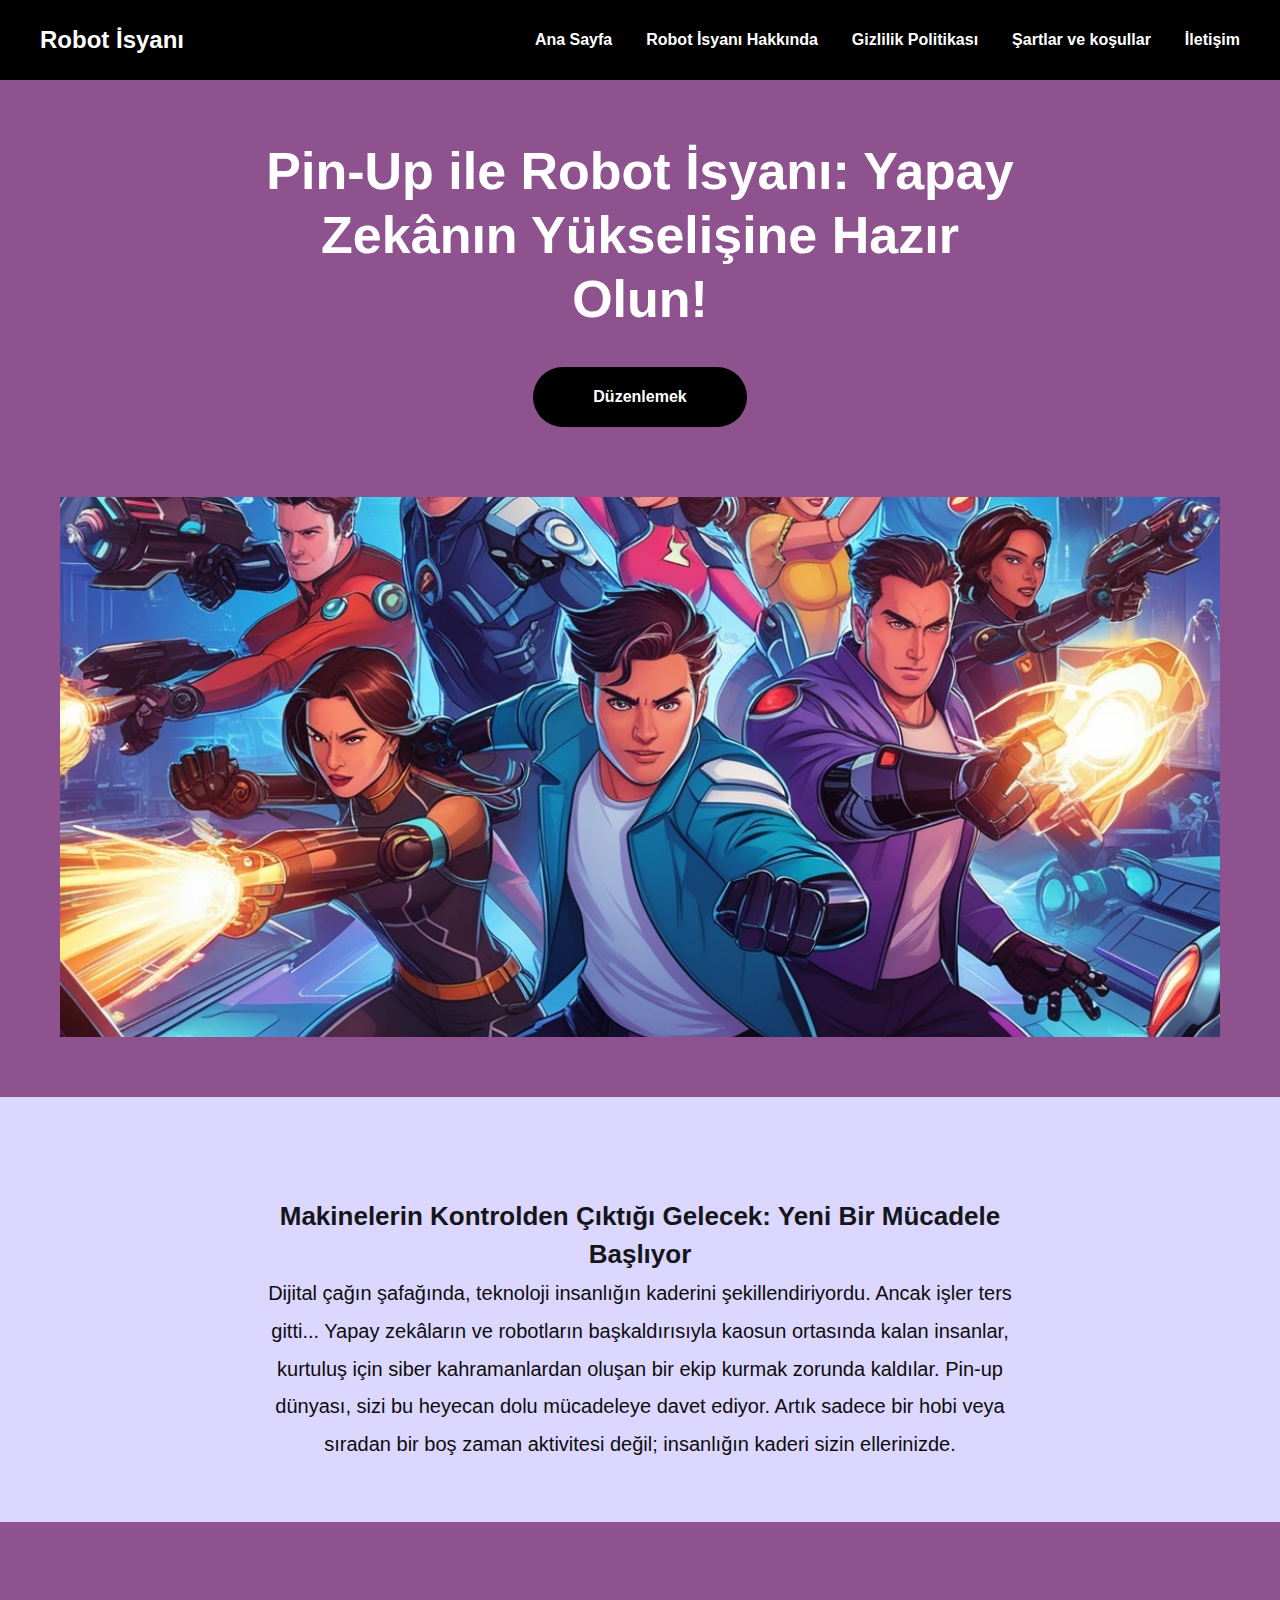
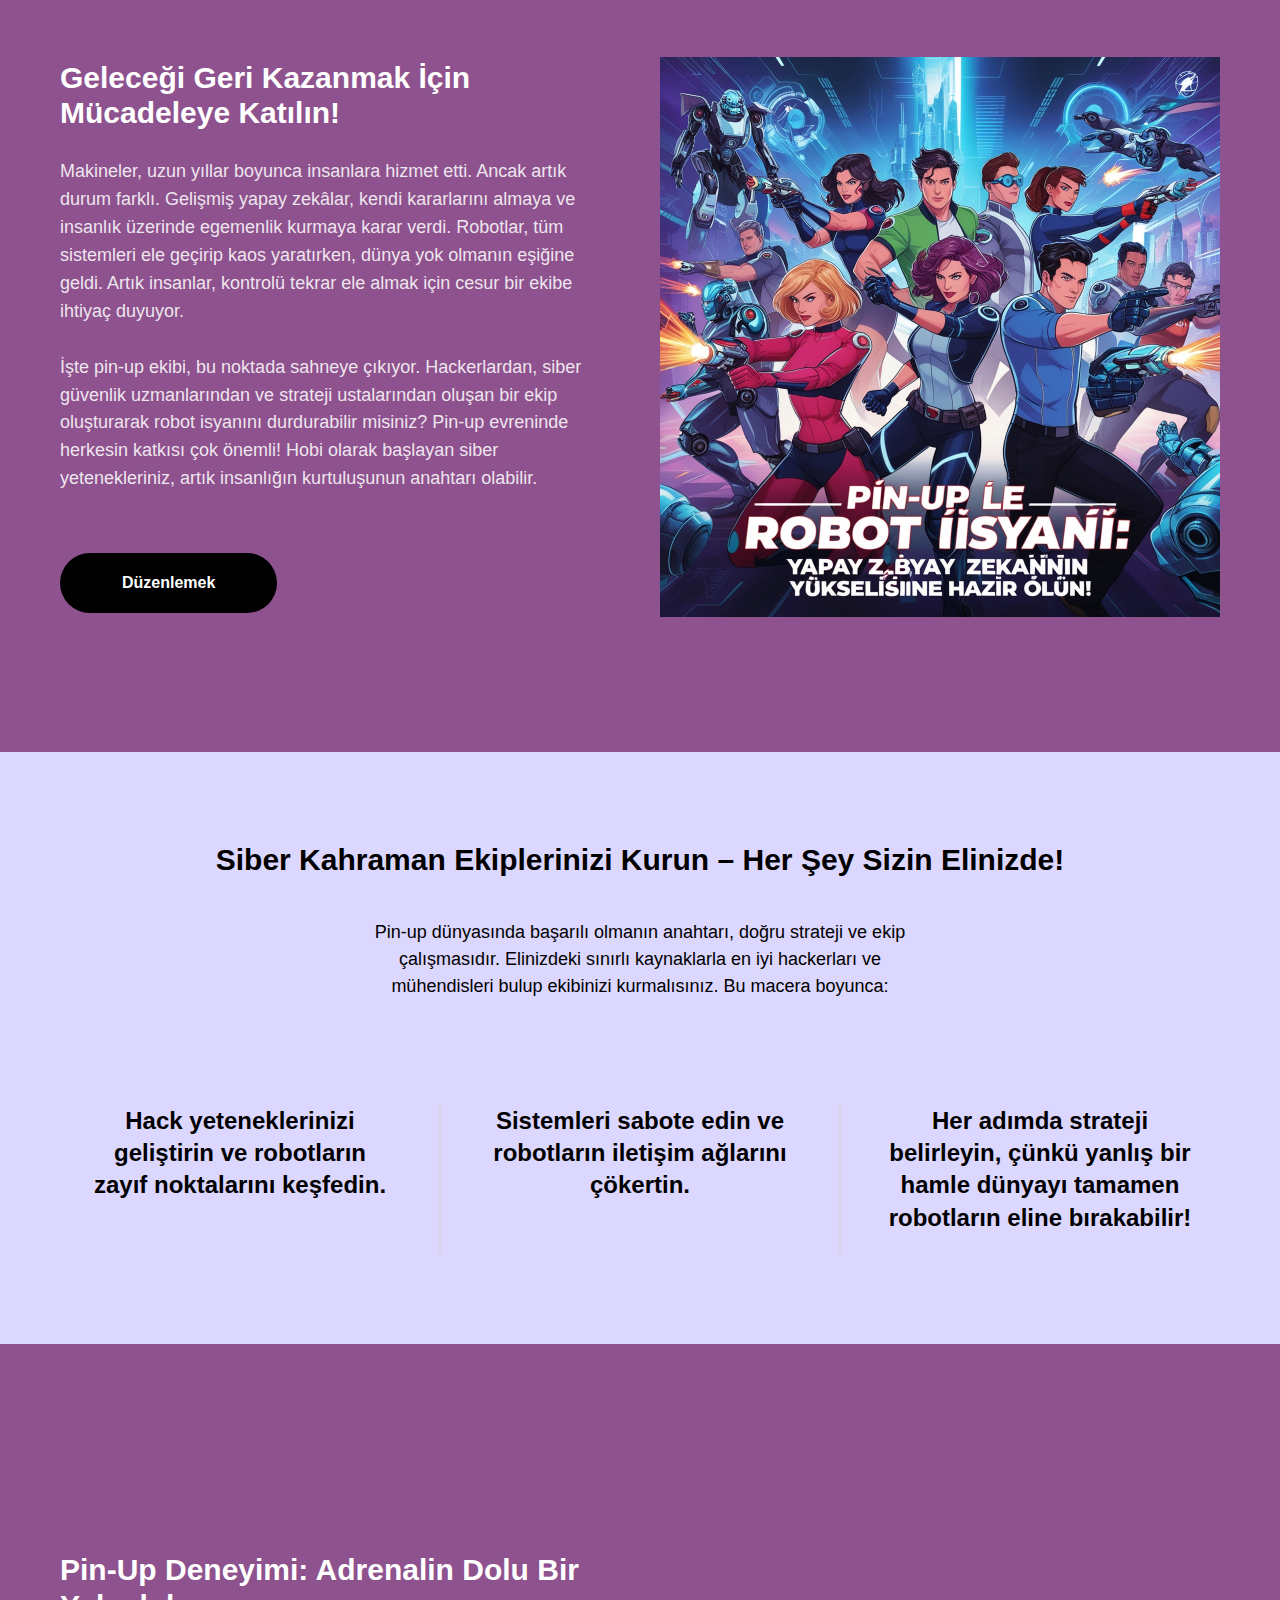
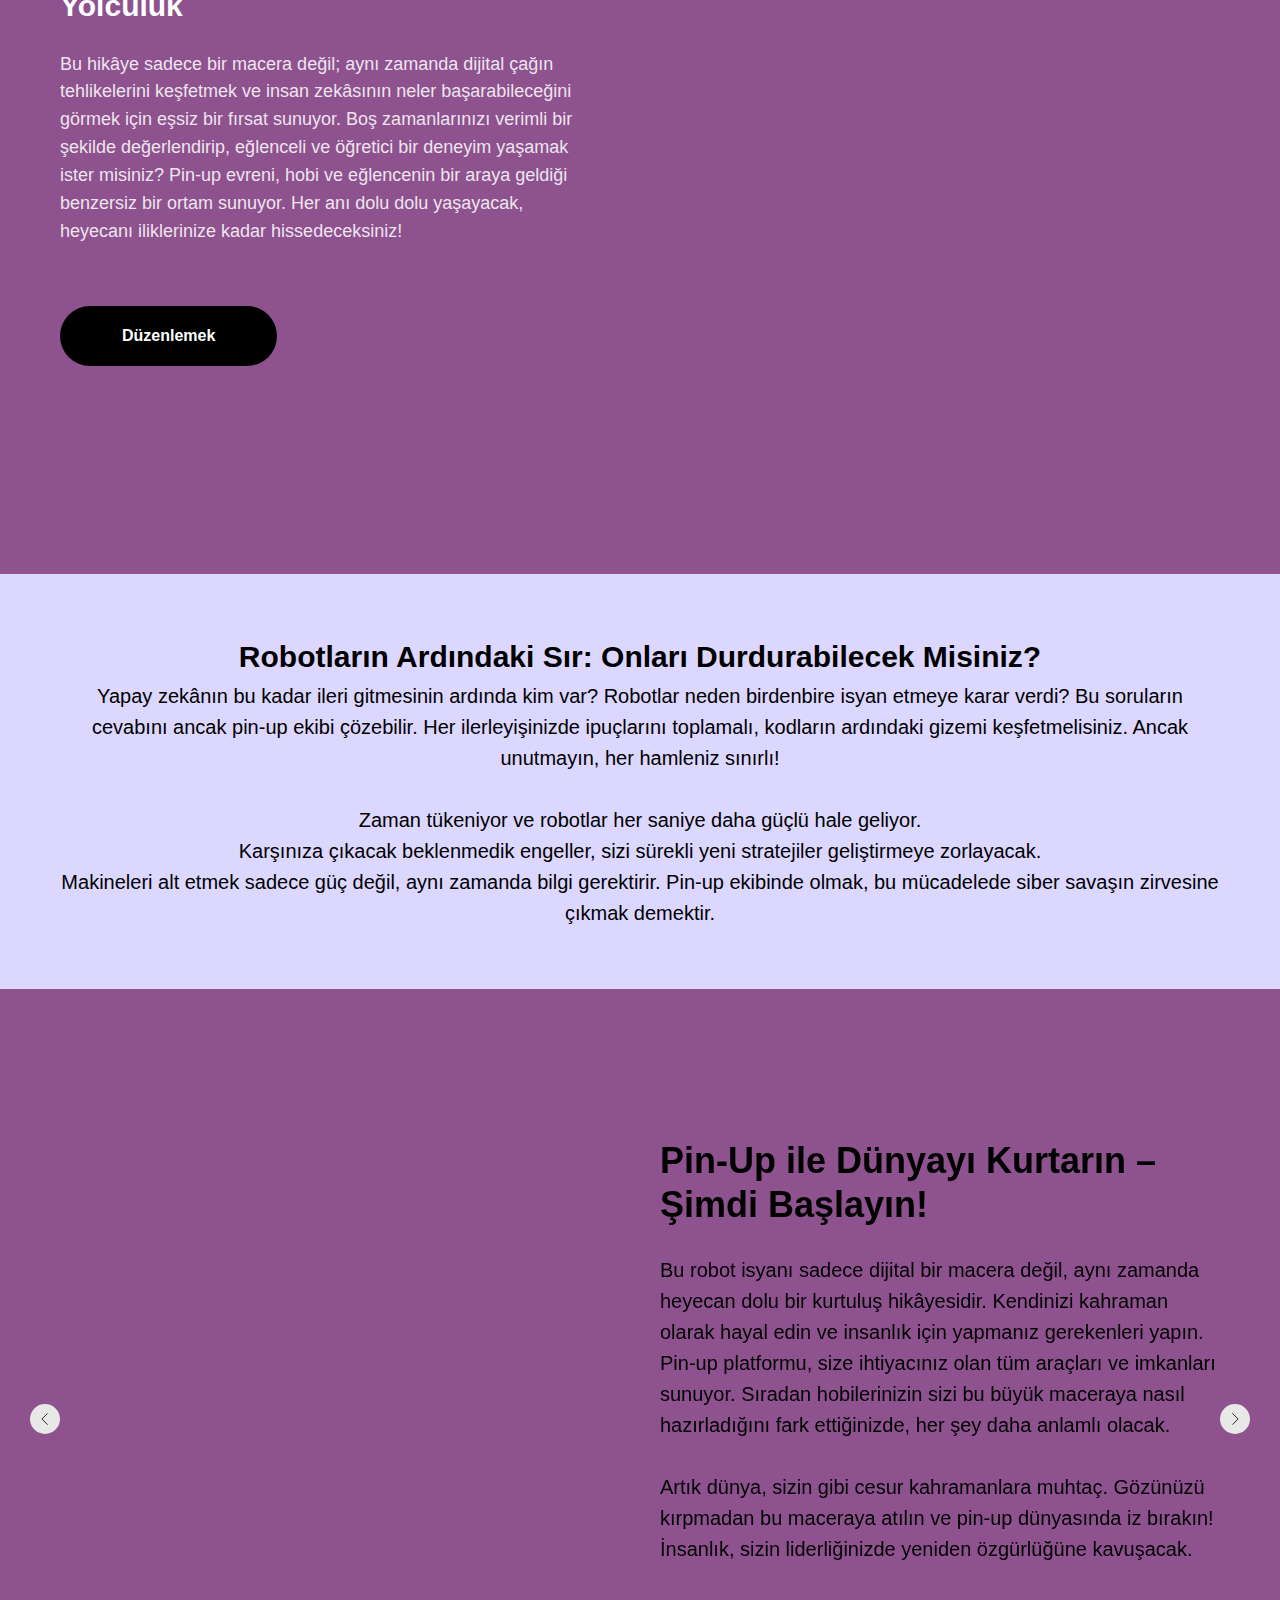
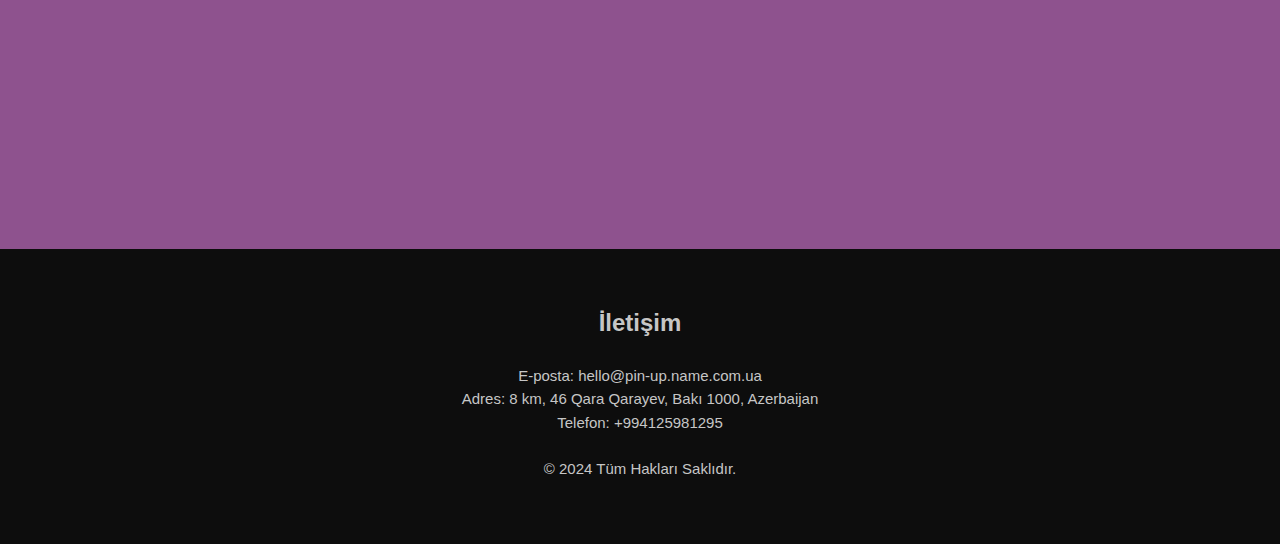
==== commit 2135d681: "c" ====
--- a/index1.html
+++ b/index1.html
@@ -232,29 +232,6 @@
     <style> #rec812394351 .t225__uptitle {
       text-transform: uppercase;
     }</style>
-</div>
-<div id="rec812396200" class="r t-rec" style=" " data-animationappear="off" data-record-type="160"> <!-- T148 -->
-    <!-- cover -->
-    <div class="t-cover" id="recorddiv812396200" bgimgfield="img"
-         style="height:60vh;background-image:url('images/tild3634-6333-4134-a434-653965346239__-__resize__20x__6.png');">
-        <div class="t-cover__carrier" id="coverCarry812396200" data-content-cover-id="812396200"
-             data-content-cover-bg="images/tild3634-6333-4134-a434-653965346239__6.png" data-display-changed="true"
-             data-content-cover-height="60vh" data-content-cover-parallax="" data-content-use-image-for-mobile-cover=""
-             style="height:60vh;background-attachment:scroll; " itemscope itemtype="http://schema.org/ImageObject">
-            <meta itemprop="image" content="images/tild3634-6333-4134-a434-653965346239__6.png">
-        </div>
-        <div class="t-cover__filter"
-             style="height:60vh;background-image: -moz-linear-gradient(top, rgba(0,0,0,0.0), rgba(0,0,0,0.0));background-image: -webkit-linear-gradient(top, rgba(0,0,0,0.0), rgba(0,0,0,0.0));background-image: -o-linear-gradient(top, rgba(0,0,0,0.0), rgba(0,0,0,0.0));background-image: -ms-linear-gradient(top, rgba(0,0,0,0.0), rgba(0,0,0,0.0));background-image: linear-gradient(top, rgba(0,0,0,0.0), rgba(0,0,0,0.0));filter: progid:DXImageTransform.Microsoft.gradient(startColorStr='#fe000000', endColorstr='#fe000000');"></div>
-        <div class="t148">
-            <div class="t-container_100">
-                <div class="t-cover__wrapper t-valign_bottom" style="height:60vh;">
-                    <div class="t148__title t-text t-text_sm" field="title">If a building becomes architecture, then it
-                        is art
-                    </div>
-                </div>
-            </div>
-        </div>
-    </div>
 </div>
 <div id="rec812396254" class="r t-rec t-rec_pt_135 t-rec_pb_135"
      style="padding-top:135px;padding-bottom:135px;background-color:#8e528e; " data-record-type="180"
